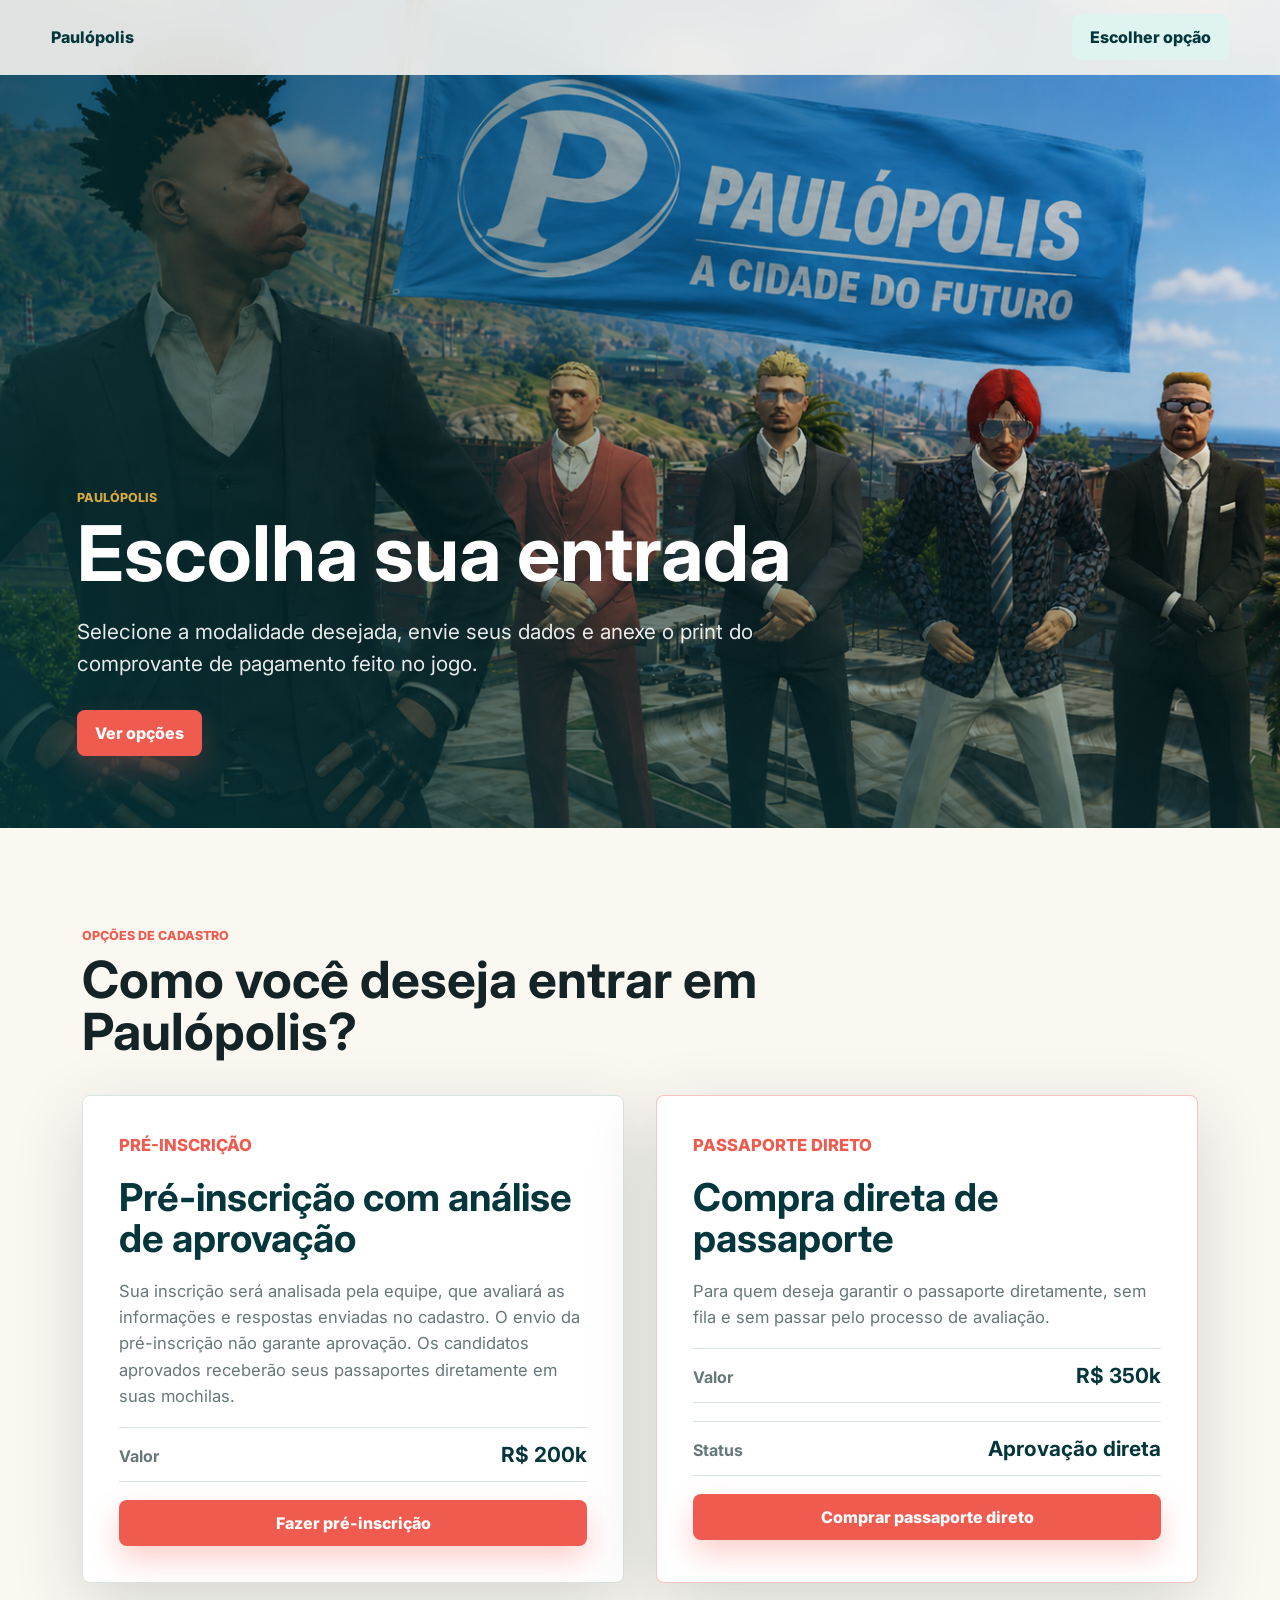
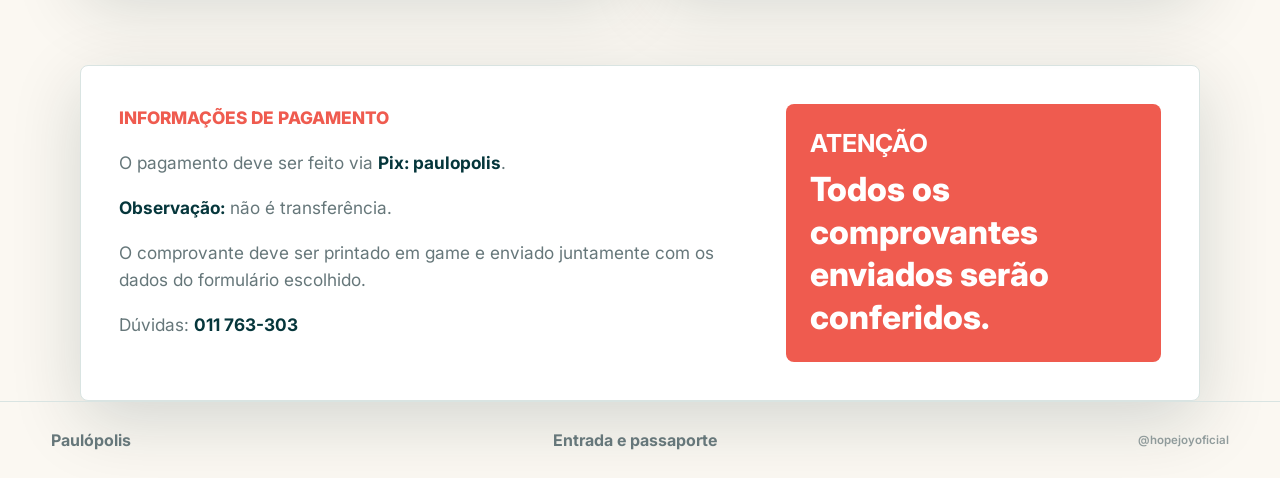
==== index.html @ 864032ab "Add files via upload" ====
<!doctype html>
<html lang="pt-BR">
  <head>
    <meta charset="utf-8">
    <meta name="viewport" content="width=device-width, initial-scale=1">
    <title>Paulópolis | Entrada</title>
    <meta
      name="description"
      content="Escolha entre pré-inscrição com análise ou compra direta de passaporte em Paulópolis."
    >
    <link rel="preconnect" href="https://fonts.googleapis.com">
    <link rel="preconnect" href="https://fonts.gstatic.com" crossorigin>
    <link
      href="https://fonts.googleapis.com/css2?family=Inter:wght@400;500;600;700;800&display=swap"
      rel="stylesheet"
    >
    <link rel="stylesheet" href="styles.css">
  </head>
  <body>
    <header class="site-header">
      <a class="brand" href="index.html" aria-label="Paulópolis">
        <span>Paulópolis</span>
      </a>
      <a class="header-action" href="#opcoes">Escolher opção</a>
    </header>

    <main>
      <section class="hero" aria-label="Entrada Paulópolis">
        <img class="hero-image" src="assets/hero-paulopolis.png" alt="Imagem principal de Paulópolis">
        <div class="hero-overlay"></div>
        <div class="hero-content">
          <p class="eyebrow">Paulópolis</p>
          <h1>Escolha sua entrada</h1>
          <p class="hero-copy">
            Selecione a modalidade desejada, envie seus dados e anexe o print do comprovante de pagamento feito no jogo.
          </p>
          <a class="primary-link" href="#opcoes">Ver opções</a>
        </div>
      </section>

      <section id="opcoes" class="choice-section" aria-labelledby="choice-title">
        <div class="section-heading choice-heading">
          <p class="eyebrow">Opções de cadastro</p>
          <h2 id="choice-title">Como você deseja entrar em Paulópolis?</h2>
        </div>

        <div class="choice-grid">
          <article class="choice-card">
            <p class="eyebrow">Pré-inscrição</p>
            <h3>Pré-inscrição com análise de aprovação</h3>
            <p>
              Sua inscrição será analisada pela equipe, que avaliará as informações e respostas enviadas no cadastro.
              O envio da pré-inscrição não garante aprovação. Os candidatos aprovados receberão seus passaportes
              diretamente em suas mochilas.
            </p>
            <div class="choice-meta">
              <span>Valor</span>
              <strong>R$ 200k</strong>
            </div>
            <a class="primary-link" href="pre-inscricao.html" target="_blank" rel="noopener">
              Fazer pré-inscrição
            </a>
          </article>

          <article class="choice-card choice-card-direct">
            <p class="eyebrow">Passaporte direto</p>
            <h3>Compra direta de passaporte</h3>
            <p>
              Para quem deseja garantir o passaporte diretamente, sem fila e sem passar pelo processo de avaliação.
            </p>
            <div class="choice-meta">
              <span>Valor</span>
              <strong>R$ 350k</strong>
            </div>
            <div class="choice-meta">
              <span>Status</span>
              <strong>Aprovação direta</strong>
            </div>
            <a class="primary-link" href="compra-passaporte.html" target="_blank" rel="noopener">
              Comprar passaporte direto
            </a>
          </article>
        </div>
      </section>

      <section class="lot-section" aria-labelledby="lot-title">
        <div class="lot-panel">
          <div class="lot-copy">
            <p class="eyebrow">Informações de pagamento</p>
            <p>
              O pagamento deve ser feito via <strong>Pix: paulopolis</strong>.
            </p>
            <p>
              <strong>Observação:</strong> não é transferência.
            </p>
            <p>
              O comprovante deve ser printado em game e enviado juntamente com os dados do formulário escolhido.
            </p>
            <p>
              Dúvidas: <strong>011 763-303</strong>
            </p>
          </div>
          <div class="lot-note">
            <strong>Atenção</strong>
            <span>Todos os comprovantes enviados serão conferidos.</span>
          </div>
        </div>
      </section>
    </main>

    <footer class="site-footer">
      <span>Paulópolis</span>
      <span>Entrada e passaporte</span>
      <small>@hopejoyoficial</small>
    </footer>
  </body>
</html>
---- styles.css ----
:root {
  --teal-950: #05363b;
  --teal-800: #075b62;
  --teal-100: #dff4f1;
  --coral: #ef5b4f;
  --gold: #d5a842;
  --ink: #142326;
  --muted: #66777a;
  --line: #d9e4e2;
  --paper: #fbf8f2;
  --white: #ffffff;
  --shadow: 0 20px 70px rgba(4, 36, 40, 0.16);
}

* {
  box-sizing: border-box;
}

html {
  scroll-behavior: smooth;
}

body {
  margin: 0;
  background: var(--paper);
  color: var(--ink);
  font-family: Inter, Arial, sans-serif;
  letter-spacing: 0;
}

img {
  display: block;
  max-width: 100%;
}

a {
  color: inherit;
}

.site-header {
  position: fixed;
  z-index: 20;
  top: 0;
  right: 0;
  left: 0;
  display: flex;
  align-items: center;
  justify-content: space-between;
  gap: 16px;
  padding: 14px clamp(18px, 4vw, 56px);
  background: rgba(251, 248, 242, 0.88);
  border-bottom: 1px solid rgba(217, 228, 226, 0.75);
  backdrop-filter: blur(18px);
}

.brand {
  display: inline-flex;
  align-items: center;
  gap: 10px;
  color: var(--teal-950);
  font-weight: 800;
  text-decoration: none;
}

.header-action,
.primary-link,
.secondary-link,
.submit-button {
  min-height: 46px;
  display: inline-flex;
  align-items: center;
  justify-content: center;
  border: 0;
  border-radius: 8px;
  padding: 0 18px;
  font: inherit;
  font-weight: 800;
  text-decoration: none;
  cursor: pointer;
}

.header-action,
.secondary-link {
  background: var(--teal-100);
  color: var(--teal-950);
}

.primary-link,
.submit-button {
  background: var(--coral);
  color: var(--white);
  box-shadow: 0 14px 30px rgba(239, 91, 79, 0.28);
}

.hero {
  position: relative;
  min-height: 92vh;
  display: grid;
  align-items: end;
  overflow: hidden;
  padding: 120px clamp(18px, 6vw, 80px) 72px;
}

.hero-image,
.hero-overlay {
  position: absolute;
  inset: 0;
  width: 100%;
  height: 100%;
}

.hero-image {
  object-fit: cover;
}

.hero-overlay {
  background:
    linear-gradient(90deg, rgba(5, 54, 59, 0.72), rgba(5, 54, 59, 0.34) 45%, rgba(5, 54, 59, 0.04)),
    linear-gradient(0deg, rgba(5, 54, 59, 0.48), transparent 46%);
}

.hero-content {
  position: relative;
  z-index: 1;
  max-width: 1100px;
  color: var(--white);
}

.eyebrow {
  margin: 0 0 10px;
  color: var(--gold);
  font-size: 0.78rem;
  font-weight: 800;
  letter-spacing: 0;
  text-transform: uppercase;
}

h1,
h2 {
  margin: 0;
  line-height: 1.02;
}

h1 {
  max-width: none;
  font-size: clamp(2.8rem, 6vw, 5.6rem);
  white-space: nowrap;
}

h2 {
  font-size: clamp(2rem, 4vw, 3.8rem);
}

.hero-copy {
  max-width: 780px;
  margin: 22px 0 30px;
  color: rgba(255, 255, 255, 0.9);
  font-size: clamp(1.05rem, 2vw, 1.3rem);
  line-height: 1.55;
}

.intro-band {
  background: var(--teal-950);
  color: var(--white);
  padding: 22px clamp(18px, 6vw, 80px);
}

.intro-grid {
  max-width: 1120px;
  display: grid;
  grid-template-columns: repeat(3, 1fr);
  gap: 1px;
  margin: 0 auto;
  overflow: hidden;
  border: 1px solid rgba(255, 255, 255, 0.16);
  border-radius: 8px;
  background: rgba(255, 255, 255, 0.16);
}

.intro-grid article {
  min-height: 104px;
  display: flex;
  align-items: center;
  gap: 14px;
  padding: 22px;
  background: rgba(255, 255, 255, 0.06);
}

.intro-grid strong {
  width: 42px;
  height: 42px;
  flex: 0 0 42px;
  display: inline-flex;
  align-items: center;
  justify-content: center;
  border-radius: 50%;
  background: var(--gold);
  color: var(--teal-950);
}

.intro-grid span {
  font-weight: 700;
  line-height: 1.35;
}

.choice-section {
  max-width: 1180px;
  margin: 0 auto;
  padding: clamp(58px, 8vw, 100px) clamp(18px, 4vw, 32px) 0;
}

.choice-heading {
  position: static;
  max-width: 880px;
  margin-bottom: clamp(24px, 4vw, 38px);
}

.section-heading.choice-heading {
  position: static;
  top: auto;
}

.choice-grid {
  display: grid;
  grid-template-columns: repeat(2, minmax(0, 1fr));
  gap: clamp(18px, 4vw, 32px);
}

.choice-card {
  display: grid;
  align-content: start;
  gap: 18px;
  min-height: 430px;
  padding: clamp(24px, 4vw, 36px);
  border: 1px solid var(--line);
  border-radius: 8px;
  background: var(--white);
  box-shadow: var(--shadow);
}

.choice-card .eyebrow {
  color: var(--coral);
}

.choice-card h3 {
  margin: 0;
  color: var(--teal-950);
  font-size: clamp(1.7rem, 3vw, 2.8rem);
  line-height: 1.08;
}

.choice-card p {
  margin: 0;
  color: var(--muted);
  font-size: 1.04rem;
  line-height: 1.58;
}

.choice-meta {
  display: flex;
  align-items: baseline;
  justify-content: space-between;
  gap: 16px;
  padding: 14px 0;
  border-top: 1px solid var(--line);
  border-bottom: 1px solid var(--line);
}

.choice-meta span {
  color: var(--muted);
  font-weight: 700;
}

.choice-meta strong {
  color: var(--teal-950);
  font-size: 1.3rem;
}

.choice-card .primary-link {
  align-self: end;
  width: 100%;
}

.choice-card-direct {
  border-color: rgba(239, 91, 79, 0.36);
}

.lot-section {
  padding: clamp(42px, 7vw, 82px) clamp(18px, 4vw, 32px) 0;
}

.lot-panel {
  max-width: 1120px;
  display: grid;
  grid-template-columns: minmax(0, 1.25fr) minmax(240px, 0.75fr);
  gap: clamp(22px, 4vw, 42px);
  align-items: stretch;
  margin: 0 auto;
  padding: clamp(24px, 4vw, 38px);
  border: 1px solid var(--line);
  border-radius: 8px;
  background: var(--white);
  box-shadow: var(--shadow);
}

.lot-copy .eyebrow {
  color: var(--coral);
}

.lot-copy h2 {
  max-width: 780px;
  color: var(--teal-950);
  font-size: clamp(2rem, 4vw, 3.5rem);
}

.lot-copy p {
  max-width: 790px;
  color: var(--muted);
  font-size: 1.08rem;
  line-height: 1.6;
}

.lot-copy strong {
  color: var(--teal-950);
}

.lot-note {
  display: grid;
  align-content: center;
  gap: 10px;
  padding: 24px;
  border-radius: 8px;
  background: var(--coral);
  color: var(--white);
}

.lot-note strong {
  color: var(--white);
  font-size: clamp(1.1rem, 2vw, 1.55rem);
  text-transform: uppercase;
}

.lot-note span {
  font-size: clamp(1.55rem, 2.6vw, 2.25rem);
  font-weight: 800;
  line-height: 1.28;
}

.form-section {
  max-width: 1120px;
  display: grid;
  grid-template-columns: minmax(240px, 0.75fr) minmax(0, 1.25fr);
  gap: clamp(28px, 6vw, 70px);
  margin: 0 auto;
  padding: clamp(58px, 8vw, 100px) clamp(18px, 4vw, 32px);
}

.form-page {
  padding-top: 76px;
}

.form-section-single {
  min-height: calc(100vh - 76px);
  align-items: center;
}

.form-lead {
  max-width: 540px;
  color: var(--muted);
  font-size: 1.06rem;
  line-height: 1.55;
}

.form-lead strong {
  color: var(--teal-950);
}

.section-heading {
  align-self: start;
  position: sticky;
  top: 100px;
}

.section-heading .eyebrow {
  color: var(--coral);
}

.registration-form {
  display: grid;
  gap: 18px;
  padding: clamp(22px, 4vw, 34px);
  border: 1px solid var(--line);
  border-radius: 8px;
  background: var(--white);
  box-shadow: var(--shadow);
}

.field {
  display: grid;
  gap: 8px;
}

label {
  color: var(--teal-950);
  font-weight: 800;
}

input[type="text"],
input[type="tel"],
input[type="file"] {
  width: 100%;
  min-height: 50px;
  border: 1px solid var(--line);
  border-radius: 8px;
  background: #fff;
  color: var(--ink);
  font: inherit;
}

input[type="text"],
input[type="tel"] {
  padding: 0 14px;
}

input[type="file"] {
  padding: 12px;
}

input:focus {
  outline: 3px solid rgba(213, 168, 66, 0.34);
  border-color: var(--gold);
}

small {
  color: var(--muted);
}

.consent {
  display: flex;
  align-items: flex-start;
  gap: 10px;
  color: var(--muted);
  font-size: 0.95rem;
  font-weight: 600;
  line-height: 1.4;
}

.consent input {
  margin-top: 3px;
}

.form-status {
  min-height: 24px;
  margin: 0;
  color: var(--teal-800);
  font-weight: 700;
}

.form-status.error {
  color: #b42318;
}

.submit-button {
  width: 100%;
}

.submit-button[disabled] {
  opacity: 0.72;
  cursor: wait;
}

.site-footer {
  display: flex;
  align-items: center;
  justify-content: space-between;
  gap: 16px;
  padding: 28px clamp(18px, 4vw, 56px);
  border-top: 1px solid var(--line);
  color: var(--muted);
  font-weight: 700;
}

.site-footer small {
  font-size: 0.72rem;
  font-weight: 600;
  opacity: 0.7;
}

.thanks-page {
  min-height: 100vh;
  background:
    linear-gradient(135deg, rgba(5, 54, 59, 0.92), rgba(7, 91, 98, 0.78)),
    url("assets/hero-paulopolis.png") center / cover;
}

.thanks-shell {
  min-height: 100vh;
  display: grid;
  align-content: center;
  justify-items: center;
  gap: 30px;
  padding: clamp(24px, 8vw, 80px);
}

.thanks-brand {
  color: var(--white);
}

.thanks-panel {
  width: min(1060px, 100%);
  max-width: 1060px;
  min-height: 420px;
  display: grid;
  grid-template-columns: minmax(0, 1.35fr) minmax(260px, 0.65fr);
  gap: clamp(20px, 4vw, 48px);
  align-items: center;
  padding: clamp(26px, 4vw, 50px) clamp(26px, 4vw, 56px);
  border-radius: 8px;
  background: rgba(255, 255, 255, 0.94);
  box-shadow: var(--shadow);
  overflow: hidden;
}

.thanks-copy {
  position: relative;
  z-index: 1;
}

.thanks-panel h1 {
  max-width: 720px;
  color: var(--teal-950);
  font-size: clamp(1.8rem, 3vw, 3rem);
  line-height: 1.14;
  white-space: normal;
}

.thanks-panel p:not(.eyebrow) {
  max-width: 780px;
  margin: 20px 0 28px;
  color: var(--muted);
  font-size: 1.08rem;
  line-height: 1.6;
}

.thanks-actions {
  display: flex;
  flex-wrap: wrap;
  gap: 12px;
}

.thanks-actions .primary-link,
.thanks-actions .secondary-link {
  margin: 0 10px 10px 0;
}

.thanks-figure {
  align-self: end;
  justify-self: end;
  width: min(320px, 100%);
  margin: 0 -16px -52px 0;
}

.thanks-figure img {
  width: 100%;
  height: auto;
  object-fit: contain;
}

.admin-page {
  min-height: 100vh;
  background: #f6f4ec;
}

.admin-shell {
  max-width: 1180px;
  margin: 0 auto;
  padding: 120px clamp(18px, 4vw, 32px) 70px;
}

.admin-heading {
  max-width: 760px;
  margin-bottom: 28px;
}

.admin-heading .eyebrow {
  color: var(--coral);
}

.admin-heading h1 {
  max-width: 12ch;
  color: var(--teal-950);
  font-size: clamp(2.6rem, 6vw, 5.2rem);
}

.admin-heading p:not(.eyebrow) {
  color: var(--muted);
  font-size: 1.08rem;
  line-height: 1.55;
}

.admin-tools,
.admin-table-wrap {
  border: 1px solid var(--line);
  border-radius: 8px;
  background: var(--white);
  box-shadow: var(--shadow);
}

.admin-tools {
  display: grid;
  grid-template-columns: 1fr auto;
  gap: 18px;
  align-items: end;
  margin-bottom: 20px;
  padding: 22px;
}

.admin-login {
  display: grid;
  gap: 8px;
}

.admin-login-row {
  display: grid;
  grid-template-columns: minmax(180px, 1fr) auto;
  gap: 10px;
}

.admin-tools .form-status {
  grid-column: 1 / -1;
}

.admin-table-wrap {
  overflow-x: auto;
}

.admin-table {
  width: 100%;
  min-width: 780px;
  border-collapse: collapse;
}

.admin-table th,
.admin-table td {
  padding: 16px;
  border-bottom: 1px solid var(--line);
  text-align: left;
  vertical-align: top;
}

.admin-table th {
  background: var(--teal-950);
  color: var(--white);
  font-size: 0.84rem;
  text-transform: uppercase;
}

.admin-table a {
  color: var(--teal-800);
  font-weight: 800;
}

.secondary-link[disabled] {
  opacity: 0.58;
  cursor: not-allowed;
}

.proposal-page {
  min-height: 100vh;
  background: var(--teal-950);
}

.proposal-hero {
  position: relative;
  min-height: 100vh;
  display: grid;
  align-items: center;
  overflow: hidden;
  padding: 112px clamp(18px, 6vw, 80px) 54px;
}

.proposal-panel {
  position: relative;
  z-index: 1;
  width: min(940px, 100%);
  padding: clamp(26px, 5vw, 54px);
  border-radius: 8px;
  background: rgba(255, 255, 255, 0.94);
  box-shadow: var(--shadow);
}

.proposal-panel .eyebrow {
  color: var(--coral);
}

.proposal-panel h1 {
  max-width: 900px;
  color: var(--teal-950);
  font-size: clamp(2.5rem, 5vw, 5rem);
  white-space: normal;
}

.proposal-text {
  max-width: 780px;
  margin: 22px 0 30px;
  color: var(--muted);
  font-size: 1.08rem;
  line-height: 1.62;
}

.proposal-text p {
  margin: 0 0 16px;
}

.proposal-text strong {
  color: var(--teal-950);
}

.proposal-link {
  width: fit-content;
}

@media (max-width: 900px) {
  .site-header {
    padding: 10px 16px;
  }

  .hero {
    min-height: 0;
    display: block;
    padding: 66px 0 0;
    background: var(--teal-950);
  }

  .hero-image {
    position: relative;
    width: 100%;
    height: auto;
    object-fit: contain;
  }

  .hero-overlay {
    display: none;
  }

  .hero-content {
    max-width: none;
    padding: 18px 18px 30px;
    background: var(--teal-950);
  }

  .hero-content h1 {
    max-width: none;
    font-size: clamp(1.7rem, 7.4vw, 3rem);
    line-height: 1;
    white-space: nowrap;
  }

  .hero-copy {
    max-width: 100%;
    margin: 14px 0 20px;
  }

  .intro-grid,
  .choice-grid,
  .lot-panel,
  .form-section,
  .admin-tools,
  .admin-login-row,
  .thanks-panel {
    grid-template-columns: 1fr;
  }

  .thanks-panel {
    min-height: 0;
  }

  .thanks-figure {
    justify-self: center;
    width: min(260px, 74vw);
    margin: 0 0 -42px;
  }

  .intro-grid article {
    min-height: 86px;
  }

  .section-heading {
    position: static;
  }

  .site-footer {
    flex-direction: column;
  }
}

@media (max-width: 520px) {
  .header-action {
    min-height: 42px;
    padding: 0 12px;
    font-size: 0.9rem;
  }

  h1 {
    font-size: 2.2rem;
  }

  .hero-content h1 {
    font-size: clamp(1.55rem, 7vw, 2.2rem);
  }

  .hero-copy {
    font-size: 1rem;
  }

  .registration-form {
    padding: 18px;
  }
}
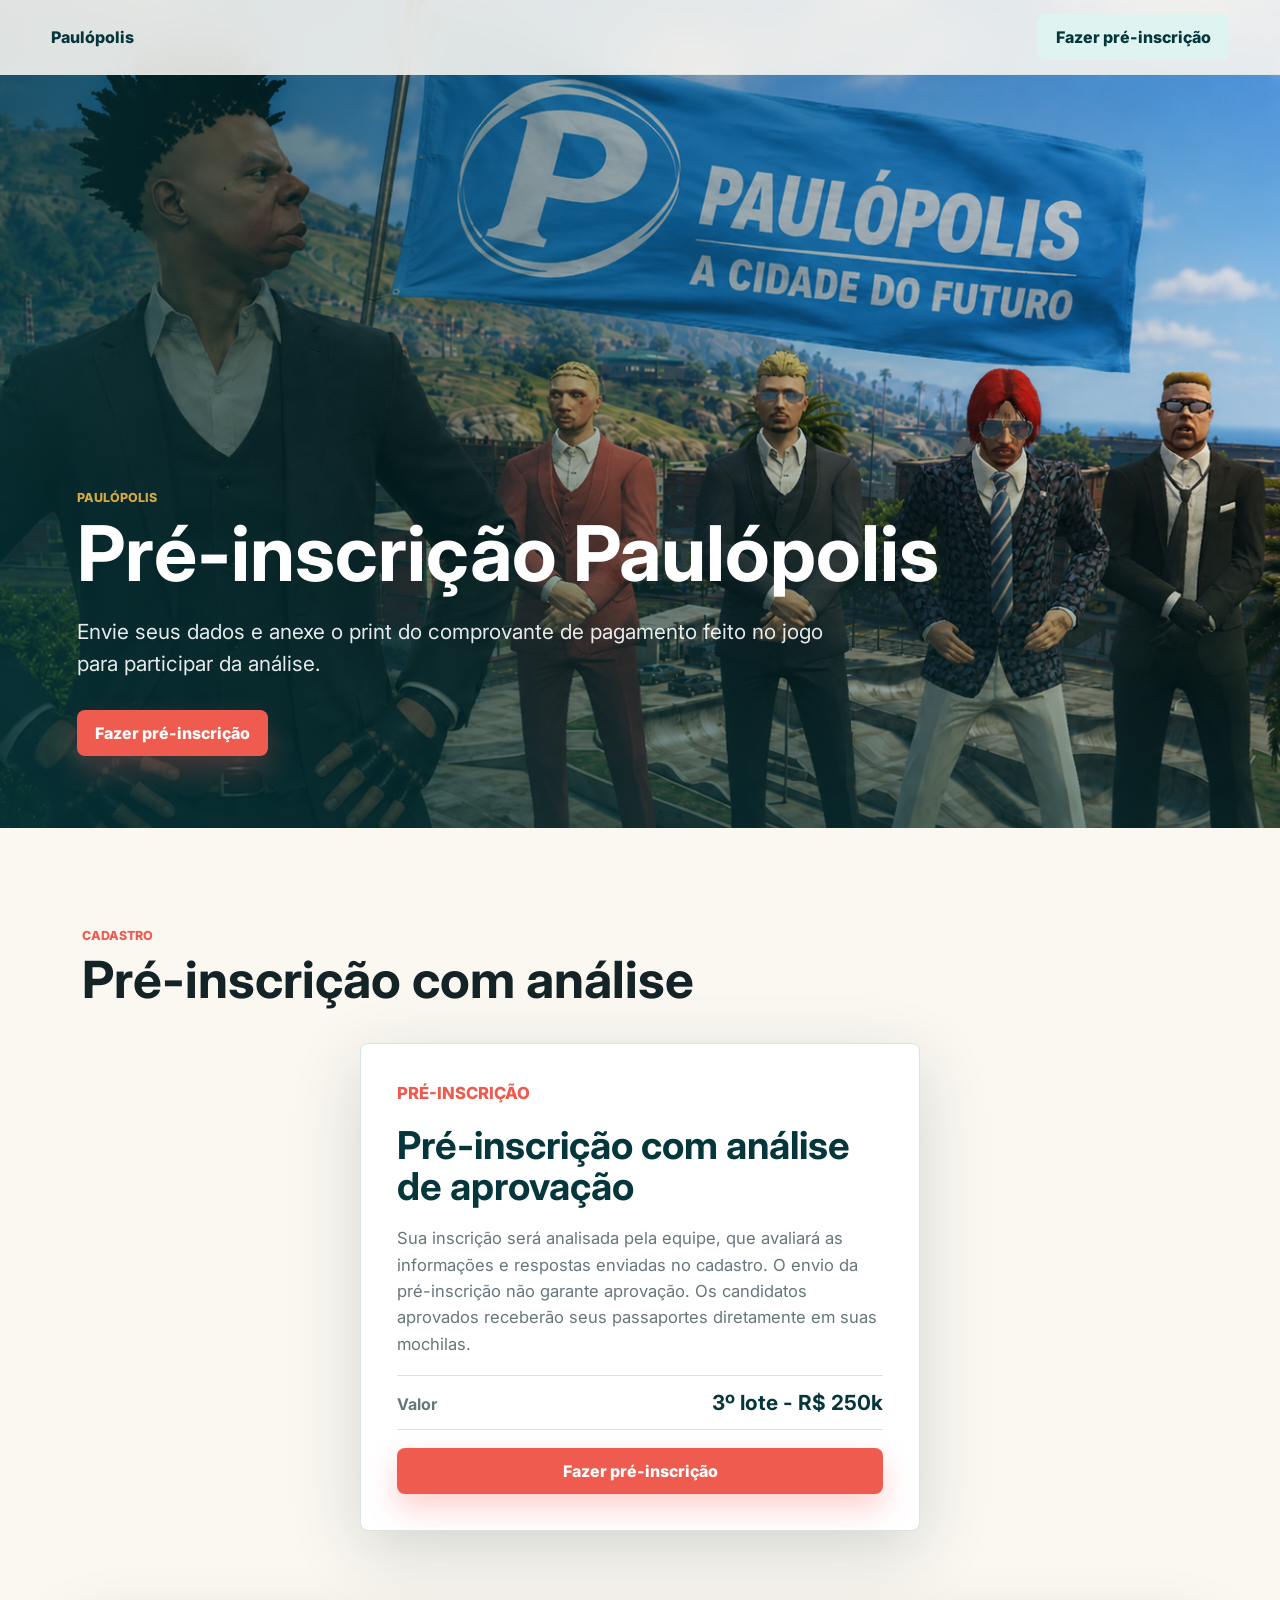
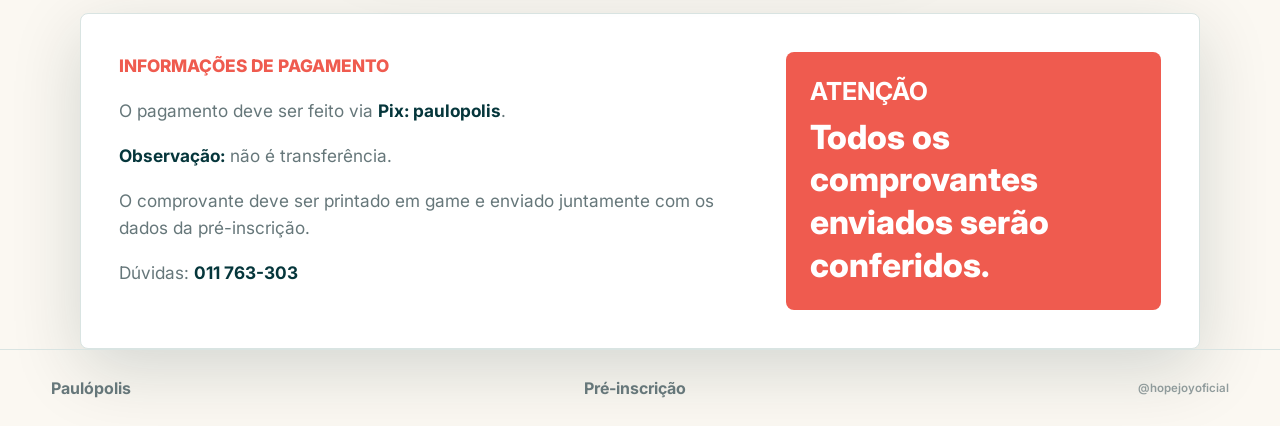
==== commit dcd1a3e4: "Add files via upload" ====
--- a/index.html
+++ b/index.html
@@ -3,10 +3,10 @@
   <head>
     <meta charset="utf-8">
     <meta name="viewport" content="width=device-width, initial-scale=1">
-    <title>Paulópolis | Entrada</title>
+    <title>Paulópolis | Pré-inscrição</title>
     <meta
       name="description"
-      content="Escolha entre pré-inscrição com análise ou compra direta de passaporte em Paulópolis."
+      content="Pré-inscrição com análise para entrada em Paulópolis."
     >
     <link rel="preconnect" href="https://fonts.googleapis.com">
     <link rel="preconnect" href="https://fonts.gstatic.com" crossorigin>
@@ -21,7 +21,7 @@
       <a class="brand" href="index.html" aria-label="Paulópolis">
         <span>Paulópolis</span>
       </a>
-      <a class="header-action" href="#opcoes">Escolher opção</a>
+      <a class="header-action" href="pre-inscricao.html" target="_blank" rel="noopener">Fazer pré-inscrição</a>
     </header>
 
     <main>
@@ -30,21 +30,21 @@
         <div class="hero-overlay"></div>
         <div class="hero-content">
           <p class="eyebrow">Paulópolis</p>
-          <h1>Escolha sua entrada</h1>
+          <h1>Pré-inscrição Paulópolis</h1>
           <p class="hero-copy">
-            Selecione a modalidade desejada, envie seus dados e anexe o print do comprovante de pagamento feito no jogo.
+            Envie seus dados e anexe o print do comprovante de pagamento feito no jogo para participar da análise.
           </p>
-          <a class="primary-link" href="#opcoes">Ver opções</a>
+          <a class="primary-link" href="pre-inscricao.html" target="_blank" rel="noopener">Fazer pré-inscrição</a>
         </div>
       </section>
 
       <section id="opcoes" class="choice-section" aria-labelledby="choice-title">
         <div class="section-heading choice-heading">
-          <p class="eyebrow">Opções de cadastro</p>
-          <h2 id="choice-title">Como você deseja entrar em Paulópolis?</h2>
+          <p class="eyebrow">Cadastro</p>
+          <h2 id="choice-title">Pré-inscrição com análise</h2>
         </div>
 
-        <div class="choice-grid">
+        <div class="choice-grid choice-grid-single">
           <article class="choice-card">
             <p class="eyebrow">Pré-inscrição</p>
             <h3>Pré-inscrição com análise de aprovação</h3>
@@ -55,29 +55,10 @@
             </p>
             <div class="choice-meta">
               <span>Valor</span>
-              <strong>R$ 200k</strong>
+              <strong>3º lote - R$ 250k</strong>
             </div>
             <a class="primary-link" href="pre-inscricao.html" target="_blank" rel="noopener">
               Fazer pré-inscrição
-            </a>
-          </article>
-
-          <article class="choice-card choice-card-direct">
-            <p class="eyebrow">Passaporte direto</p>
-            <h3>Compra direta de passaporte</h3>
-            <p>
-              Para quem deseja garantir o passaporte diretamente, sem fila e sem passar pelo processo de avaliação.
-            </p>
-            <div class="choice-meta">
-              <span>Valor</span>
-              <strong>R$ 350k</strong>
-            </div>
-            <div class="choice-meta">
-              <span>Status</span>
-              <strong>Aprovação direta</strong>
-            </div>
-            <a class="primary-link" href="compra-passaporte.html" target="_blank" rel="noopener">
-              Comprar passaporte direto
             </a>
           </article>
         </div>
@@ -94,7 +75,7 @@
               <strong>Observação:</strong> não é transferência.
             </p>
             <p>
-              O comprovante deve ser printado em game e enviado juntamente com os dados do formulário escolhido.
+              O comprovante deve ser printado em game e enviado juntamente com os dados da pré-inscrição.
             </p>
             <p>
               Dúvidas: <strong>011 763-303</strong>
@@ -110,7 +91,7 @@
 
     <footer class="site-footer">
       <span>Paulópolis</span>
-      <span>Entrada e passaporte</span>
+      <span>Pré-inscrição</span>
       <small>@hopejoyoficial</small>
     </footer>
   </body>
--- a/styles.css
+++ b/styles.css
@@ -226,6 +226,12 @@
   gap: clamp(18px, 4vw, 32px);
 }
 
+.choice-grid-single {
+  max-width: 560px;
+  grid-template-columns: 1fr;
+  margin: 0 auto;
+}
+
 .choice-card {
   display: grid;
   align-content: start;
@@ -282,7 +288,44 @@
 }
 
 .choice-card-direct {
-  border-color: rgba(239, 91, 79, 0.36);
+  border-color: rgba(213, 168, 66, 0.7);
+  background:
+    linear-gradient(135deg, rgba(213, 168, 66, 0.18), rgba(223, 244, 241, 0.86)),
+    var(--white);
+  animation: direct-passport-pulse 2.4s ease-in-out infinite;
+}
+
+.choice-card-direct .eyebrow,
+.choice-card-direct .choice-meta strong {
+  color: var(--teal-950);
+}
+
+.choice-card-direct .choice-meta {
+  border-color: rgba(5, 54, 59, 0.18);
+}
+
+.choice-card-direct .primary-link {
+  background: var(--teal-950);
+  box-shadow: 0 14px 30px rgba(5, 54, 59, 0.24);
+}
+
+@keyframes direct-passport-pulse {
+  0%,
+  100% {
+    box-shadow: var(--shadow), 0 0 0 0 rgba(213, 168, 66, 0);
+    transform: translateY(0);
+  }
+
+  50% {
+    box-shadow: var(--shadow), 0 0 0 6px rgba(213, 168, 66, 0.26);
+    transform: translateY(-2px);
+  }
+}
+
+@media (prefers-reduced-motion: reduce) {
+  .choice-card-direct {
+    animation: none;
+  }
 }
 
 .lot-section {
@@ -362,6 +405,16 @@
 .form-section-single {
   min-height: calc(100vh - 76px);
   align-items: center;
+}
+
+.form-section-single .section-heading {
+  position: static;
+  top: auto;
+}
+
+.form-section-single h1 {
+  white-space: normal;
+  font-size: clamp(2.4rem, 5vw, 4.8rem);
 }
 
 .form-lead {
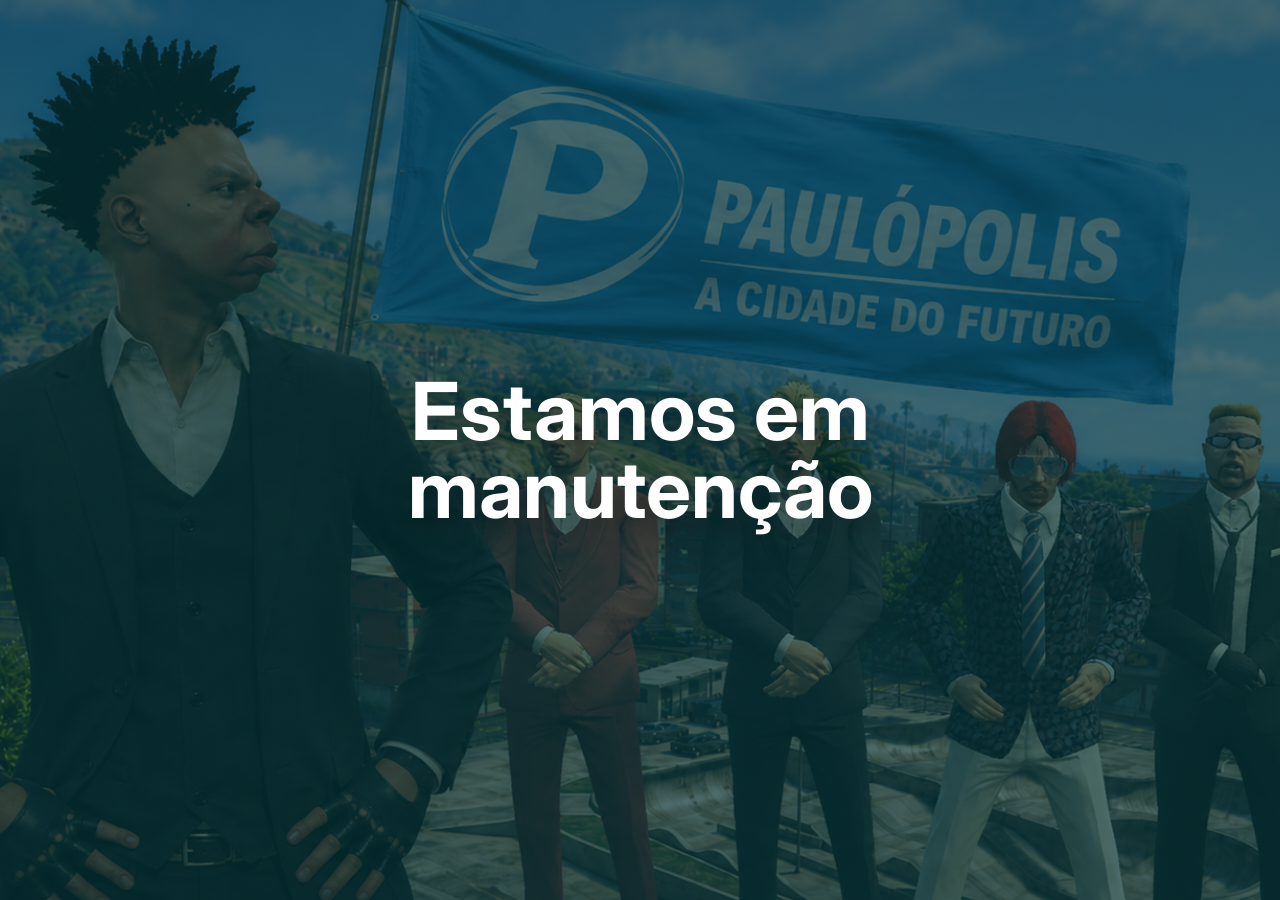
==== commit 47240b08: "Add files via upload" ====
--- a/index.html
+++ b/index.html
@@ -3,96 +3,84 @@
   <head>
     <meta charset="utf-8">
     <meta name="viewport" content="width=device-width, initial-scale=1">
-    <title>Paulópolis | Pré-inscrição</title>
-    <meta
-      name="description"
-      content="Pré-inscrição com análise para entrada em Paulópolis."
-    >
+    <title>Paulópolis | Site em manutenção</title>
+    <meta name="description" content="O site de Paulópolis está temporariamente em manutenção.">
     <link rel="preconnect" href="https://fonts.googleapis.com">
     <link rel="preconnect" href="https://fonts.gstatic.com" crossorigin>
     <link
-      href="https://fonts.googleapis.com/css2?family=Inter:wght@400;500;600;700;800&display=swap"
+      href="https://fonts.googleapis.com/css2?family=Inter:wght@500;600;700;800&display=swap"
       rel="stylesheet"
     >
-    <link rel="stylesheet" href="styles.css">
+    <style>
+      :root {
+        --teal: #05363b;
+        --coral: #f45650;
+        --gold: #d8a629;
+        --paper: #f8f5ed;
+        --white: #ffffff;
+      }
+
+      * {
+        box-sizing: border-box;
+      }
+
+      body {
+        margin: 0;
+        min-height: 100vh;
+        display: grid;
+        place-items: center;
+        padding: 28px;
+        font-family: Inter, Arial, sans-serif;
+        color: var(--teal);
+        text-align: center;
+        color: var(--white);
+        background:
+          linear-gradient(rgba(5, 54, 59, 0.7), rgba(5, 54, 59, 0.7)),
+          url("assets/hero-paulopolis.png") center / cover no-repeat,
+          var(--teal);
+      }
+
+      .maintenance-card {
+        width: min(900px, 100%);
+        padding: clamp(28px, 6vw, 64px);
+      }
+
+      .eyebrow {
+        margin: 0 0 16px;
+        color: var(--coral);
+        font-size: 0.82rem;
+        font-weight: 800;
+        text-transform: uppercase;
+      }
+
+      h1 {
+        margin: 0;
+        max-width: 900px;
+        font-size: clamp(2.4rem, 8vw, 5rem);
+        line-height: 0.98;
+        letter-spacing: 0;
+        text-shadow: 0 8px 32px rgba(0, 0, 0, 0.36);
+      }
+
+      p {
+        margin: 24px 0 0;
+        max-width: 560px;
+        color: #52686d;
+        font-size: clamp(1rem, 2.5vw, 1.25rem);
+        line-height: 1.55;
+      }
+
+      .brand {
+        display: inline-block;
+        margin-top: 30px;
+        color: var(--gold);
+        font-weight: 800;
+      }
+    </style>
   </head>
   <body>
-    <header class="site-header">
-      <a class="brand" href="index.html" aria-label="Paulópolis">
-        <span>Paulópolis</span>
-      </a>
-      <a class="header-action" href="pre-inscricao.html" target="_blank" rel="noopener">Fazer pré-inscrição</a>
-    </header>
-
-    <main>
-      <section class="hero" aria-label="Entrada Paulópolis">
-        <img class="hero-image" src="assets/hero-paulopolis.png" alt="Imagem principal de Paulópolis">
-        <div class="hero-overlay"></div>
-        <div class="hero-content">
-          <p class="eyebrow">Paulópolis</p>
-          <h1>Pré-inscrição Paulópolis</h1>
-          <p class="hero-copy">
-            Envie seus dados e anexe o print do comprovante de pagamento feito no jogo para participar da análise.
-          </p>
-          <a class="primary-link" href="pre-inscricao.html" target="_blank" rel="noopener">Fazer pré-inscrição</a>
-        </div>
-      </section>
-
-      <section id="opcoes" class="choice-section" aria-labelledby="choice-title">
-        <div class="section-heading choice-heading">
-          <p class="eyebrow">Cadastro</p>
-          <h2 id="choice-title">Pré-inscrição com análise</h2>
-        </div>
-
-        <div class="choice-grid choice-grid-single">
-          <article class="choice-card">
-            <p class="eyebrow">Pré-inscrição</p>
-            <h3>Pré-inscrição com análise de aprovação</h3>
-            <p>
-              Sua inscrição será analisada pela equipe, que avaliará as informações e respostas enviadas no cadastro.
-              O envio da pré-inscrição não garante aprovação. Os candidatos aprovados receberão seus passaportes
-              diretamente em suas mochilas.
-            </p>
-            <div class="choice-meta">
-              <span>Valor</span>
-              <strong>3º lote - R$ 250k</strong>
-            </div>
-            <a class="primary-link" href="pre-inscricao.html" target="_blank" rel="noopener">
-              Fazer pré-inscrição
-            </a>
-          </article>
-        </div>
-      </section>
-
-      <section class="lot-section" aria-labelledby="lot-title">
-        <div class="lot-panel">
-          <div class="lot-copy">
-            <p class="eyebrow">Informações de pagamento</p>
-            <p>
-              O pagamento deve ser feito via <strong>Pix: paulopolis</strong>.
-            </p>
-            <p>
-              <strong>Observação:</strong> não é transferência.
-            </p>
-            <p>
-              O comprovante deve ser printado em game e enviado juntamente com os dados da pré-inscrição.
-            </p>
-            <p>
-              Dúvidas: <strong>011 763-303</strong>
-            </p>
-          </div>
-          <div class="lot-note">
-            <strong>Atenção</strong>
-            <span>Todos os comprovantes enviados serão conferidos.</span>
-          </div>
-        </div>
-      </section>
+    <main class="maintenance-card" aria-labelledby="maintenance-title">
+      <h1 id="maintenance-title">Estamos em manutenção</h1>
     </main>
-
-    <footer class="site-footer">
-      <span>Paulópolis</span>
-      <span>Pré-inscrição</span>
-      <small>@hopejoyoficial</small>
-    </footer>
   </body>
 </html>
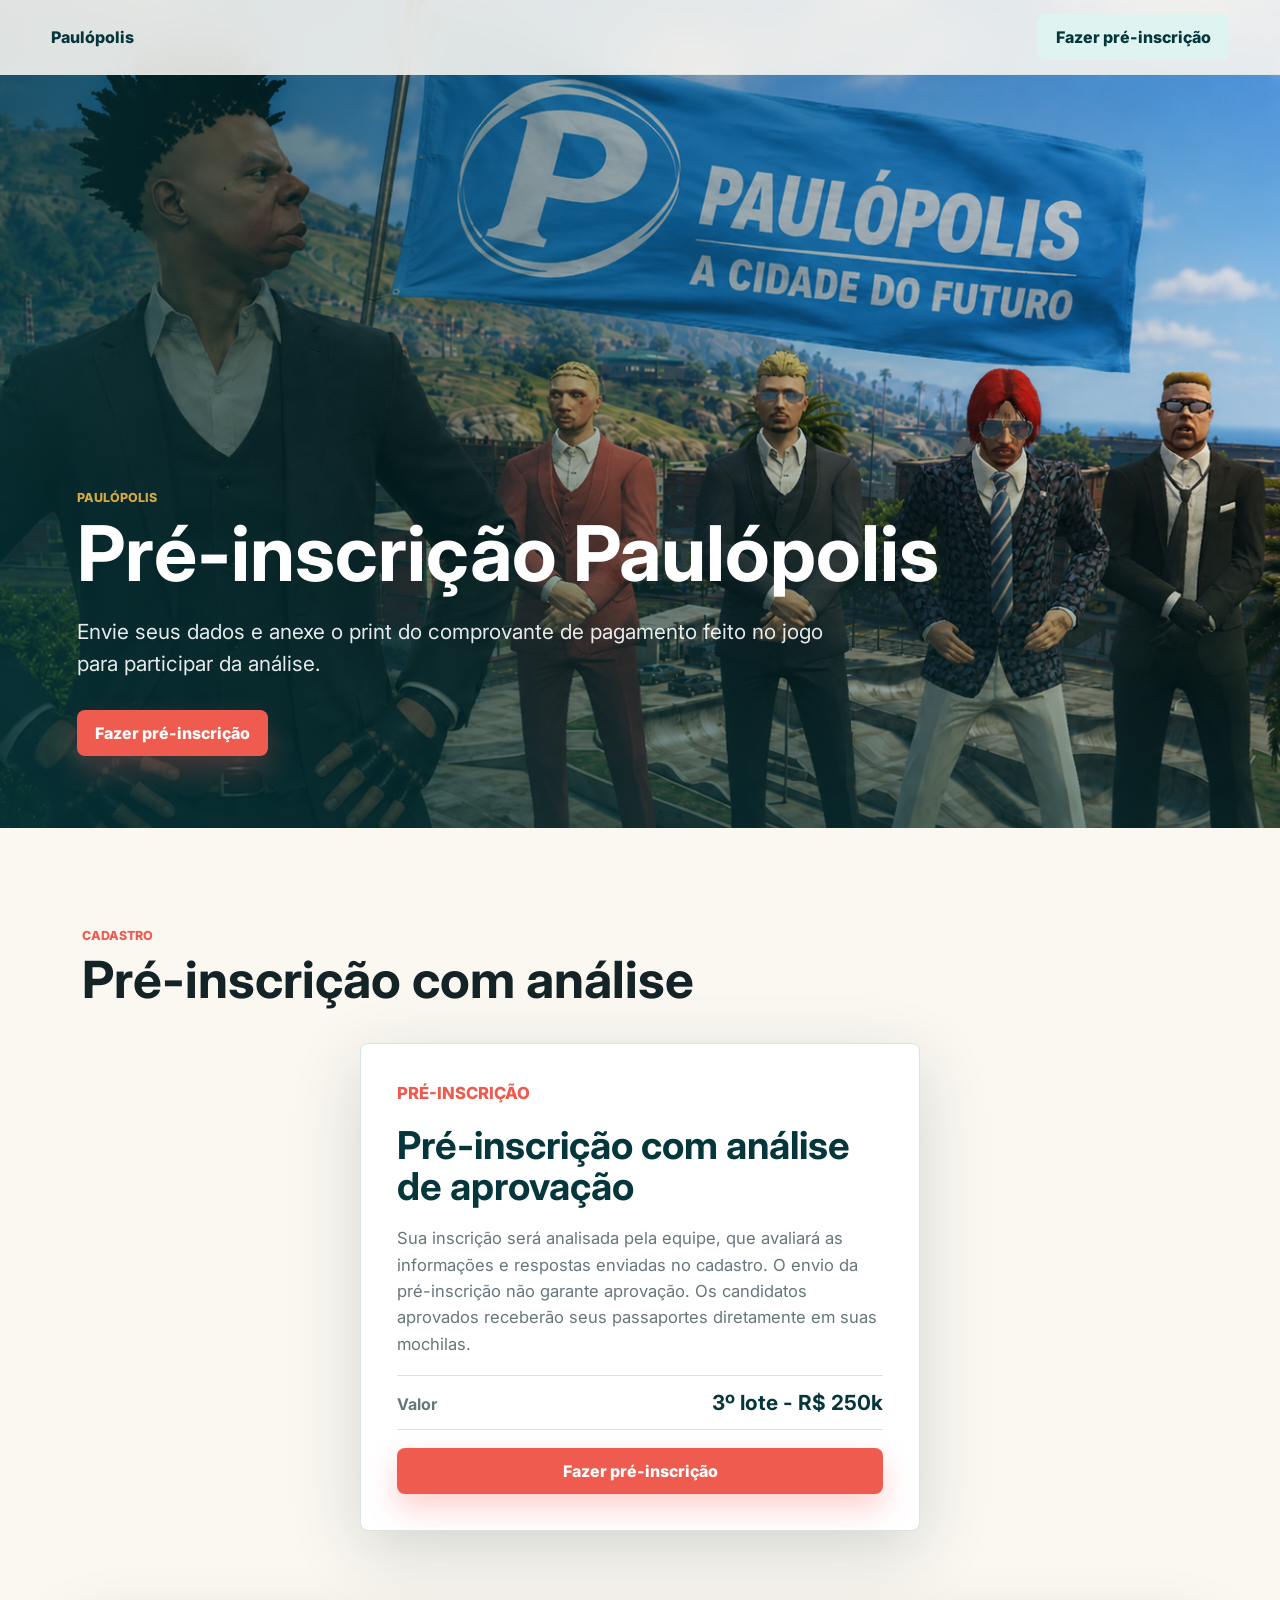
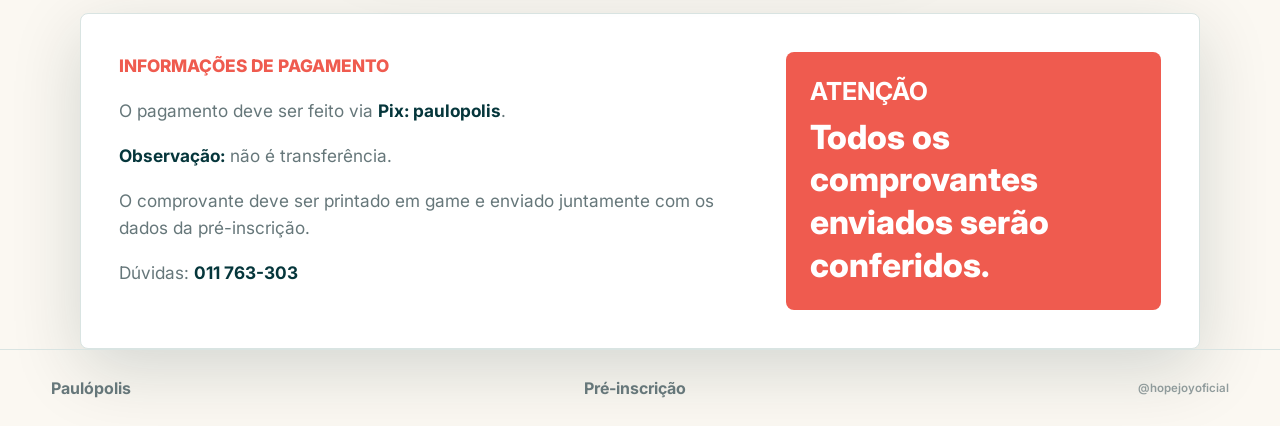
==== commit 943b3269: "Add files via upload" ====
--- a/index.html
+++ b/index.html
@@ -3,84 +3,96 @@
   <head>
     <meta charset="utf-8">
     <meta name="viewport" content="width=device-width, initial-scale=1">
-    <title>Paulópolis | Site em manutenção</title>
-    <meta name="description" content="O site de Paulópolis está temporariamente em manutenção.">
+    <title>Paulópolis | Pré-inscrição</title>
+    <meta
+      name="description"
+      content="Pré-inscrição com análise para entrada em Paulópolis."
+    >
     <link rel="preconnect" href="https://fonts.googleapis.com">
     <link rel="preconnect" href="https://fonts.gstatic.com" crossorigin>
     <link
-      href="https://fonts.googleapis.com/css2?family=Inter:wght@500;600;700;800&display=swap"
+      href="https://fonts.googleapis.com/css2?family=Inter:wght@400;500;600;700;800&display=swap"
       rel="stylesheet"
     >
-    <style>
-      :root {
-        --teal: #05363b;
-        --coral: #f45650;
-        --gold: #d8a629;
-        --paper: #f8f5ed;
-        --white: #ffffff;
-      }
-
-      * {
-        box-sizing: border-box;
-      }
-
-      body {
-        margin: 0;
-        min-height: 100vh;
-        display: grid;
-        place-items: center;
-        padding: 28px;
-        font-family: Inter, Arial, sans-serif;
-        color: var(--teal);
-        text-align: center;
-        color: var(--white);
-        background:
-          linear-gradient(rgba(5, 54, 59, 0.7), rgba(5, 54, 59, 0.7)),
-          url("assets/hero-paulopolis.png") center / cover no-repeat,
-          var(--teal);
-      }
-
-      .maintenance-card {
-        width: min(900px, 100%);
-        padding: clamp(28px, 6vw, 64px);
-      }
-
-      .eyebrow {
-        margin: 0 0 16px;
-        color: var(--coral);
-        font-size: 0.82rem;
-        font-weight: 800;
-        text-transform: uppercase;
-      }
-
-      h1 {
-        margin: 0;
-        max-width: 900px;
-        font-size: clamp(2.4rem, 8vw, 5rem);
-        line-height: 0.98;
-        letter-spacing: 0;
-        text-shadow: 0 8px 32px rgba(0, 0, 0, 0.36);
-      }
-
-      p {
-        margin: 24px 0 0;
-        max-width: 560px;
-        color: #52686d;
-        font-size: clamp(1rem, 2.5vw, 1.25rem);
-        line-height: 1.55;
-      }
-
-      .brand {
-        display: inline-block;
-        margin-top: 30px;
-        color: var(--gold);
-        font-weight: 800;
-      }
-    </style>
+    <link rel="stylesheet" href="styles.css">
   </head>
   <body>
-    <main class="maintenance-card" aria-labelledby="maintenance-title">
-      <h1 id="maintenance-title">Estamos em manutenção</h1>
+    <header class="site-header">
+      <a class="brand" href="index.html" aria-label="Paulópolis">
+        <span>Paulópolis</span>
+      </a>
+      <a class="header-action" href="pre-inscricao.html" target="_blank" rel="noopener">Fazer pré-inscrição</a>
+    </header>
+
+    <main>
+      <section class="hero" aria-label="Entrada Paulópolis">
+        <img class="hero-image" src="assets/hero-paulopolis.png" alt="Imagem principal de Paulópolis">
+        <div class="hero-overlay"></div>
+        <div class="hero-content">
+          <p class="eyebrow">Paulópolis</p>
+          <h1>Pré-inscrição Paulópolis</h1>
+          <p class="hero-copy">
+            Envie seus dados e anexe o print do comprovante de pagamento feito no jogo para participar da análise.
+          </p>
+          <a class="primary-link" href="pre-inscricao.html" target="_blank" rel="noopener">Fazer pré-inscrição</a>
+        </div>
+      </section>
+
+      <section id="opcoes" class="choice-section" aria-labelledby="choice-title">
+        <div class="section-heading choice-heading">
+          <p class="eyebrow">Cadastro</p>
+          <h2 id="choice-title">Pré-inscrição com análise</h2>
+        </div>
+
+        <div class="choice-grid choice-grid-single">
+          <article class="choice-card">
+            <p class="eyebrow">Pré-inscrição</p>
+            <h3>Pré-inscrição com análise de aprovação</h3>
+            <p>
+              Sua inscrição será analisada pela equipe, que avaliará as informações e respostas enviadas no cadastro.
+              O envio da pré-inscrição não garante aprovação. Os candidatos aprovados receberão seus passaportes
+              diretamente em suas mochilas.
+            </p>
+            <div class="choice-meta">
+              <span>Valor</span>
+              <strong>3º lote - R$ 250k</strong>
+            </div>
+            <a class="primary-link" href="pre-inscricao.html" target="_blank" rel="noopener">
+              Fazer pré-inscrição
+            </a>
+          </article>
+        </div>
+      </section>
+
+      <section class="lot-section" aria-labelledby="lot-title">
+        <div class="lot-panel">
+          <div class="lot-copy">
+            <p class="eyebrow">Informações de pagamento</p>
+            <p>
+              O pagamento deve ser feito via <strong>Pix: paulopolis</strong>.
+            </p>
+            <p>
+              <strong>Observação:</strong> não é transferência.
+            </p>
+            <p>
+              O comprovante deve ser printado em game e enviado juntamente com os dados da pré-inscrição.
+            </p>
+            <p>
+              Dúvidas: <strong>011 763-303</strong>
+            </p>
+          </div>
+          <div class="lot-note">
+            <strong>Atenção</strong>
+            <span>Todos os comprovantes enviados serão conferidos.</span>
+          </div>
+        </div>
+      </section>
     </main>
+
+    <footer class="site-footer">
+      <span>Paulópolis</span>
+      <span>Pré-inscrição</span>
+      <small>@hopejoyoficial</small>
+    </footer>
   </body>
 </html>
--- a/styles.css
+++ b/styles.css
@@ -0,0 +1,872 @@
+:root {
+  --teal-950: #05363b;
+  --teal-800: #075b62;
+  --teal-100: #dff4f1;
+  --coral: #ef5b4f;
+  --gold: #d5a842;
+  --ink: #142326;
+  --muted: #66777a;
+  --line: #d9e4e2;
+  --paper: #fbf8f2;
+  --white: #ffffff;
+  --shadow: 0 20px 70px rgba(4, 36, 40, 0.16);
+}
+
+* {
+  box-sizing: border-box;
+}
+
+html {
+  scroll-behavior: smooth;
+}
+
+body {
+  margin: 0;
+  background: var(--paper);
+  color: var(--ink);
+  font-family: Inter, Arial, sans-serif;
+  letter-spacing: 0;
+}
+
+img {
+  display: block;
+  max-width: 100%;
+}
+
+a {
+  color: inherit;
+}
+
+.site-header {
+  position: fixed;
+  z-index: 20;
+  top: 0;
+  right: 0;
+  left: 0;
+  display: flex;
+  align-items: center;
+  justify-content: space-between;
+  gap: 16px;
+  padding: 14px clamp(18px, 4vw, 56px);
+  background: rgba(251, 248, 242, 0.88);
+  border-bottom: 1px solid rgba(217, 228, 226, 0.75);
+  backdrop-filter: blur(18px);
+}
+
+.brand {
+  display: inline-flex;
+  align-items: center;
+  gap: 10px;
+  color: var(--teal-950);
+  font-weight: 800;
+  text-decoration: none;
+}
+
+.header-action,
+.primary-link,
+.secondary-link,
+.submit-button {
+  min-height: 46px;
+  display: inline-flex;
+  align-items: center;
+  justify-content: center;
+  border: 0;
+  border-radius: 8px;
+  padding: 0 18px;
+  font: inherit;
+  font-weight: 800;
+  text-decoration: none;
+  cursor: pointer;
+}
+
+.header-action,
+.secondary-link {
+  background: var(--teal-100);
+  color: var(--teal-950);
+}
+
+.primary-link,
+.submit-button {
+  background: var(--coral);
+  color: var(--white);
+  box-shadow: 0 14px 30px rgba(239, 91, 79, 0.28);
+}
+
+.hero {
+  position: relative;
+  min-height: 92vh;
+  display: grid;
+  align-items: end;
+  overflow: hidden;
+  padding: 120px clamp(18px, 6vw, 80px) 72px;
+}
+
+.hero-image,
+.hero-overlay {
+  position: absolute;
+  inset: 0;
+  width: 100%;
+  height: 100%;
+}
+
+.hero-image {
+  object-fit: cover;
+}
+
+.hero-overlay {
+  background:
+    linear-gradient(90deg, rgba(5, 54, 59, 0.72), rgba(5, 54, 59, 0.34) 45%, rgba(5, 54, 59, 0.04)),
+    linear-gradient(0deg, rgba(5, 54, 59, 0.48), transparent 46%);
+}
+
+.hero-content {
+  position: relative;
+  z-index: 1;
+  max-width: 1100px;
+  color: var(--white);
+}
+
+.eyebrow {
+  margin: 0 0 10px;
+  color: var(--gold);
+  font-size: 0.78rem;
+  font-weight: 800;
+  letter-spacing: 0;
+  text-transform: uppercase;
+}
+
+h1,
+h2 {
+  margin: 0;
+  line-height: 1.02;
+}
+
+h1 {
+  max-width: none;
+  font-size: clamp(2.8rem, 6vw, 5.6rem);
+  white-space: nowrap;
+}
+
+h2 {
+  font-size: clamp(2rem, 4vw, 3.8rem);
+}
+
+.hero-copy {
+  max-width: 780px;
+  margin: 22px 0 30px;
+  color: rgba(255, 255, 255, 0.9);
+  font-size: clamp(1.05rem, 2vw, 1.3rem);
+  line-height: 1.55;
+}
+
+.intro-band {
+  background: var(--teal-950);
+  color: var(--white);
+  padding: 22px clamp(18px, 6vw, 80px);
+}
+
+.intro-grid {
+  max-width: 1120px;
+  display: grid;
+  grid-template-columns: repeat(3, 1fr);
+  gap: 1px;
+  margin: 0 auto;
+  overflow: hidden;
+  border: 1px solid rgba(255, 255, 255, 0.16);
+  border-radius: 8px;
+  background: rgba(255, 255, 255, 0.16);
+}
+
+.intro-grid article {
+  min-height: 104px;
+  display: flex;
+  align-items: center;
+  gap: 14px;
+  padding: 22px;
+  background: rgba(255, 255, 255, 0.06);
+}
+
+.intro-grid strong {
+  width: 42px;
+  height: 42px;
+  flex: 0 0 42px;
+  display: inline-flex;
+  align-items: center;
+  justify-content: center;
+  border-radius: 50%;
+  background: var(--gold);
+  color: var(--teal-950);
+}
+
+.intro-grid span {
+  font-weight: 700;
+  line-height: 1.35;
+}
+
+.choice-section {
+  max-width: 1180px;
+  margin: 0 auto;
+  padding: clamp(58px, 8vw, 100px) clamp(18px, 4vw, 32px) 0;
+}
+
+.choice-heading {
+  position: static;
+  max-width: 880px;
+  margin-bottom: clamp(24px, 4vw, 38px);
+}
+
+.section-heading.choice-heading {
+  position: static;
+  top: auto;
+}
+
+.choice-grid {
+  display: grid;
+  grid-template-columns: repeat(2, minmax(0, 1fr));
+  gap: clamp(18px, 4vw, 32px);
+}
+
+.choice-grid-single {
+  max-width: 560px;
+  grid-template-columns: 1fr;
+  margin: 0 auto;
+}
+
+.choice-card {
+  display: grid;
+  align-content: start;
+  gap: 18px;
+  min-height: 430px;
+  padding: clamp(24px, 4vw, 36px);
+  border: 1px solid var(--line);
+  border-radius: 8px;
+  background: var(--white);
+  box-shadow: var(--shadow);
+}
+
+.choice-card .eyebrow {
+  color: var(--coral);
+}
+
+.choice-card h3 {
+  margin: 0;
+  color: var(--teal-950);
+  font-size: clamp(1.7rem, 3vw, 2.8rem);
+  line-height: 1.08;
+}
+
+.choice-card p {
+  margin: 0;
+  color: var(--muted);
+  font-size: 1.04rem;
+  line-height: 1.58;
+}
+
+.choice-meta {
+  display: flex;
+  align-items: baseline;
+  justify-content: space-between;
+  gap: 16px;
+  padding: 14px 0;
+  border-top: 1px solid var(--line);
+  border-bottom: 1px solid var(--line);
+}
+
+.choice-meta span {
+  color: var(--muted);
+  font-weight: 700;
+}
+
+.choice-meta strong {
+  color: var(--teal-950);
+  font-size: 1.3rem;
+}
+
+.choice-card .primary-link {
+  align-self: end;
+  width: 100%;
+}
+
+.choice-card-direct {
+  border-color: rgba(213, 168, 66, 0.7);
+  background:
+    linear-gradient(135deg, rgba(213, 168, 66, 0.18), rgba(223, 244, 241, 0.86)),
+    var(--white);
+  animation: direct-passport-pulse 2.4s ease-in-out infinite;
+}
+
+.choice-card-direct .eyebrow,
+.choice-card-direct .choice-meta strong {
+  color: var(--teal-950);
+}
+
+.choice-card-direct .choice-meta {
+  border-color: rgba(5, 54, 59, 0.18);
+}
+
+.choice-card-direct .primary-link {
+  background: var(--teal-950);
+  box-shadow: 0 14px 30px rgba(5, 54, 59, 0.24);
+}
+
+@keyframes direct-passport-pulse {
+  0%,
+  100% {
+    box-shadow: var(--shadow), 0 0 0 0 rgba(213, 168, 66, 0);
+    transform: translateY(0);
+  }
+
+  50% {
+    box-shadow: var(--shadow), 0 0 0 6px rgba(213, 168, 66, 0.26);
+    transform: translateY(-2px);
+  }
+}
+
+@media (prefers-reduced-motion: reduce) {
+  .choice-card-direct {
+    animation: none;
+  }
+}
+
+.lot-section {
+  padding: clamp(42px, 7vw, 82px) clamp(18px, 4vw, 32px) 0;
+}
+
+.lot-panel {
+  max-width: 1120px;
+  display: grid;
+  grid-template-columns: minmax(0, 1.25fr) minmax(240px, 0.75fr);
+  gap: clamp(22px, 4vw, 42px);
+  align-items: stretch;
+  margin: 0 auto;
+  padding: clamp(24px, 4vw, 38px);
+  border: 1px solid var(--line);
+  border-radius: 8px;
+  background: var(--white);
+  box-shadow: var(--shadow);
+}
+
+.lot-copy .eyebrow {
+  color: var(--coral);
+}
+
+.lot-copy h2 {
+  max-width: 780px;
+  color: var(--teal-950);
+  font-size: clamp(2rem, 4vw, 3.5rem);
+}
+
+.lot-copy p {
+  max-width: 790px;
+  color: var(--muted);
+  font-size: 1.08rem;
+  line-height: 1.6;
+}
+
+.lot-copy strong {
+  color: var(--teal-950);
+}
+
+.lot-note {
+  display: grid;
+  align-content: center;
+  gap: 10px;
+  padding: 24px;
+  border-radius: 8px;
+  background: var(--coral);
+  color: var(--white);
+}
+
+.lot-note strong {
+  color: var(--white);
+  font-size: clamp(1.1rem, 2vw, 1.55rem);
+  text-transform: uppercase;
+}
+
+.lot-note span {
+  font-size: clamp(1.55rem, 2.6vw, 2.25rem);
+  font-weight: 800;
+  line-height: 1.28;
+}
+
+.form-section {
+  max-width: 1120px;
+  display: grid;
+  grid-template-columns: minmax(240px, 0.75fr) minmax(0, 1.25fr);
+  gap: clamp(28px, 6vw, 70px);
+  margin: 0 auto;
+  padding: clamp(58px, 8vw, 100px) clamp(18px, 4vw, 32px);
+}
+
+.form-page {
+  padding-top: 76px;
+}
+
+.form-section-single {
+  min-height: calc(100vh - 76px);
+  align-items: center;
+}
+
+.form-section-single .section-heading {
+  position: static;
+  top: auto;
+}
+
+.form-section-single h1 {
+  white-space: normal;
+  font-size: clamp(2.4rem, 5vw, 4.8rem);
+}
+
+.form-lead {
+  max-width: 540px;
+  color: var(--muted);
+  font-size: 1.06rem;
+  line-height: 1.55;
+}
+
+.form-lead strong {
+  color: var(--teal-950);
+}
+
+.section-heading {
+  align-self: start;
+  position: sticky;
+  top: 100px;
+}
+
+.section-heading .eyebrow {
+  color: var(--coral);
+}
+
+.registration-form {
+  display: grid;
+  gap: 18px;
+  padding: clamp(22px, 4vw, 34px);
+  border: 1px solid var(--line);
+  border-radius: 8px;
+  background: var(--white);
+  box-shadow: var(--shadow);
+}
+
+.field {
+  display: grid;
+  gap: 8px;
+}
+
+label {
+  color: var(--teal-950);
+  font-weight: 800;
+}
+
+input[type="text"],
+input[type="tel"],
+input[type="file"] {
+  width: 100%;
+  min-height: 50px;
+  border: 1px solid var(--line);
+  border-radius: 8px;
+  background: #fff;
+  color: var(--ink);
+  font: inherit;
+}
+
+input[type="text"],
+input[type="tel"] {
+  padding: 0 14px;
+}
+
+input[type="file"] {
+  padding: 12px;
+}
+
+input:focus {
+  outline: 3px solid rgba(213, 168, 66, 0.34);
+  border-color: var(--gold);
+}
+
+small {
+  color: var(--muted);
+}
+
+.consent {
+  display: flex;
+  align-items: flex-start;
+  gap: 10px;
+  color: var(--muted);
+  font-size: 0.95rem;
+  font-weight: 600;
+  line-height: 1.4;
+}
+
+.consent input {
+  margin-top: 3px;
+}
+
+.form-status {
+  min-height: 24px;
+  margin: 0;
+  color: var(--teal-800);
+  font-weight: 700;
+}
+
+.form-status.error {
+  color: #b42318;
+}
+
+.submit-button {
+  width: 100%;
+}
+
+.submit-button[disabled] {
+  opacity: 0.72;
+  cursor: wait;
+}
+
+.site-footer {
+  display: flex;
+  align-items: center;
+  justify-content: space-between;
+  gap: 16px;
+  padding: 28px clamp(18px, 4vw, 56px);
+  border-top: 1px solid var(--line);
+  color: var(--muted);
+  font-weight: 700;
+}
+
+.site-footer small {
+  font-size: 0.72rem;
+  font-weight: 600;
+  opacity: 0.7;
+}
+
+.thanks-page {
+  min-height: 100vh;
+  background:
+    linear-gradient(135deg, rgba(5, 54, 59, 0.92), rgba(7, 91, 98, 0.78)),
+    url("assets/hero-paulopolis.png") center / cover;
+}
+
+.thanks-shell {
+  min-height: 100vh;
+  display: grid;
+  align-content: center;
+  justify-items: center;
+  gap: 30px;
+  padding: clamp(24px, 8vw, 80px);
+}
+
+.thanks-brand {
+  color: var(--white);
+}
+
+.thanks-panel {
+  width: min(1060px, 100%);
+  max-width: 1060px;
+  min-height: 420px;
+  display: grid;
+  grid-template-columns: minmax(0, 1.35fr) minmax(260px, 0.65fr);
+  gap: clamp(20px, 4vw, 48px);
+  align-items: center;
+  padding: clamp(26px, 4vw, 50px) clamp(26px, 4vw, 56px);
+  border-radius: 8px;
+  background: rgba(255, 255, 255, 0.94);
+  box-shadow: var(--shadow);
+  overflow: hidden;
+}
+
+.thanks-copy {
+  position: relative;
+  z-index: 1;
+}
+
+.thanks-panel h1 {
+  max-width: 720px;
+  color: var(--teal-950);
+  font-size: clamp(1.8rem, 3vw, 3rem);
+  line-height: 1.14;
+  white-space: normal;
+}
+
+.thanks-panel p:not(.eyebrow) {
+  max-width: 780px;
+  margin: 20px 0 28px;
+  color: var(--muted);
+  font-size: 1.08rem;
+  line-height: 1.6;
+}
+
+.thanks-actions {
+  display: flex;
+  flex-wrap: wrap;
+  gap: 12px;
+}
+
+.thanks-actions .primary-link,
+.thanks-actions .secondary-link {
+  margin: 0 10px 10px 0;
+}
+
+.thanks-figure {
+  align-self: end;
+  justify-self: end;
+  width: min(320px, 100%);
+  margin: 0 -16px -52px 0;
+}
+
+.thanks-figure img {
+  width: 100%;
+  height: auto;
+  object-fit: contain;
+}
+
+.admin-page {
+  min-height: 100vh;
+  background: #f6f4ec;
+}
+
+.admin-shell {
+  max-width: 1180px;
+  margin: 0 auto;
+  padding: 120px clamp(18px, 4vw, 32px) 70px;
+}
+
+.admin-heading {
+  max-width: 760px;
+  margin-bottom: 28px;
+}
+
+.admin-heading .eyebrow {
+  color: var(--coral);
+}
+
+.admin-heading h1 {
+  max-width: 12ch;
+  color: var(--teal-950);
+  font-size: clamp(2.6rem, 6vw, 5.2rem);
+}
+
+.admin-heading p:not(.eyebrow) {
+  color: var(--muted);
+  font-size: 1.08rem;
+  line-height: 1.55;
+}
+
+.admin-tools,
+.admin-table-wrap {
+  border: 1px solid var(--line);
+  border-radius: 8px;
+  background: var(--white);
+  box-shadow: var(--shadow);
+}
+
+.admin-tools {
+  display: grid;
+  grid-template-columns: 1fr auto;
+  gap: 18px;
+  align-items: end;
+  margin-bottom: 20px;
+  padding: 22px;
+}
+
+.admin-login {
+  display: grid;
+  gap: 8px;
+}
+
+.admin-login-row {
+  display: grid;
+  grid-template-columns: minmax(180px, 1fr) auto;
+  gap: 10px;
+}
+
+.admin-tools .form-status {
+  grid-column: 1 / -1;
+}
+
+.admin-table-wrap {
+  overflow-x: auto;
+}
+
+.admin-table {
+  width: 100%;
+  min-width: 780px;
+  border-collapse: collapse;
+}
+
+.admin-table th,
+.admin-table td {
+  padding: 16px;
+  border-bottom: 1px solid var(--line);
+  text-align: left;
+  vertical-align: top;
+}
+
+.admin-table th {
+  background: var(--teal-950);
+  color: var(--white);
+  font-size: 0.84rem;
+  text-transform: uppercase;
+}
+
+.admin-table a {
+  color: var(--teal-800);
+  font-weight: 800;
+}
+
+.secondary-link[disabled] {
+  opacity: 0.58;
+  cursor: not-allowed;
+}
+
+.proposal-page {
+  min-height: 100vh;
+  background: var(--teal-950);
+}
+
+.proposal-hero {
+  position: relative;
+  min-height: 100vh;
+  display: grid;
+  align-items: center;
+  overflow: hidden;
+  padding: 112px clamp(18px, 6vw, 80px) 54px;
+}
+
+.proposal-panel {
+  position: relative;
+  z-index: 1;
+  width: min(940px, 100%);
+  padding: clamp(26px, 5vw, 54px);
+  border-radius: 8px;
+  background: rgba(255, 255, 255, 0.94);
+  box-shadow: var(--shadow);
+}
+
+.proposal-panel .eyebrow {
+  color: var(--coral);
+}
+
+.proposal-panel h1 {
+  max-width: 900px;
+  color: var(--teal-950);
+  font-size: clamp(2.5rem, 5vw, 5rem);
+  white-space: normal;
+}
+
+.proposal-text {
+  max-width: 780px;
+  margin: 22px 0 30px;
+  color: var(--muted);
+  font-size: 1.08rem;
+  line-height: 1.62;
+}
+
+.proposal-text p {
+  margin: 0 0 16px;
+}
+
+.proposal-text strong {
+  color: var(--teal-950);
+}
+
+.proposal-link {
+  width: fit-content;
+}
+
+@media (max-width: 900px) {
+  .site-header {
+    padding: 10px 16px;
+  }
+
+  .hero {
+    min-height: 0;
+    display: block;
+    padding: 66px 0 0;
+    background: var(--teal-950);
+  }
+
+  .hero-image {
+    position: relative;
+    width: 100%;
+    height: auto;
+    object-fit: contain;
+  }
+
+  .hero-overlay {
+    display: none;
+  }
+
+  .hero-content {
+    max-width: none;
+    padding: 18px 18px 30px;
+    background: var(--teal-950);
+  }
+
+  .hero-content h1 {
+    max-width: none;
+    font-size: clamp(1.7rem, 7.4vw, 3rem);
+    line-height: 1;
+    white-space: nowrap;
+  }
+
+  .hero-copy {
+    max-width: 100%;
+    margin: 14px 0 20px;
+  }
+
+  .intro-grid,
+  .choice-grid,
+  .lot-panel,
+  .form-section,
+  .admin-tools,
+  .admin-login-row,
+  .thanks-panel {
+    grid-template-columns: 1fr;
+  }
+
+  .thanks-panel {
+    min-height: 0;
+  }
+
+  .thanks-figure {
+    justify-self: center;
+    width: min(260px, 74vw);
+    margin: 0 0 -42px;
+  }
+
+  .intro-grid article {
+    min-height: 86px;
+  }
+
+  .section-heading {
+    position: static;
+  }
+
+  .site-footer {
+    flex-direction: column;
+  }
+}
+
+@media (max-width: 520px) {
+  .header-action {
+    min-height: 42px;
+    padding: 0 12px;
+    font-size: 0.9rem;
+  }
+
+  h1 {
+    font-size: 2.2rem;
+  }
+
+  .hero-content h1 {
+    font-size: clamp(1.55rem, 7vw, 2.2rem);
+  }
+
+  .hero-copy {
+    font-size: 1rem;
+  }
+
+  .registration-form {
+    padding: 18px;
+  }
+}
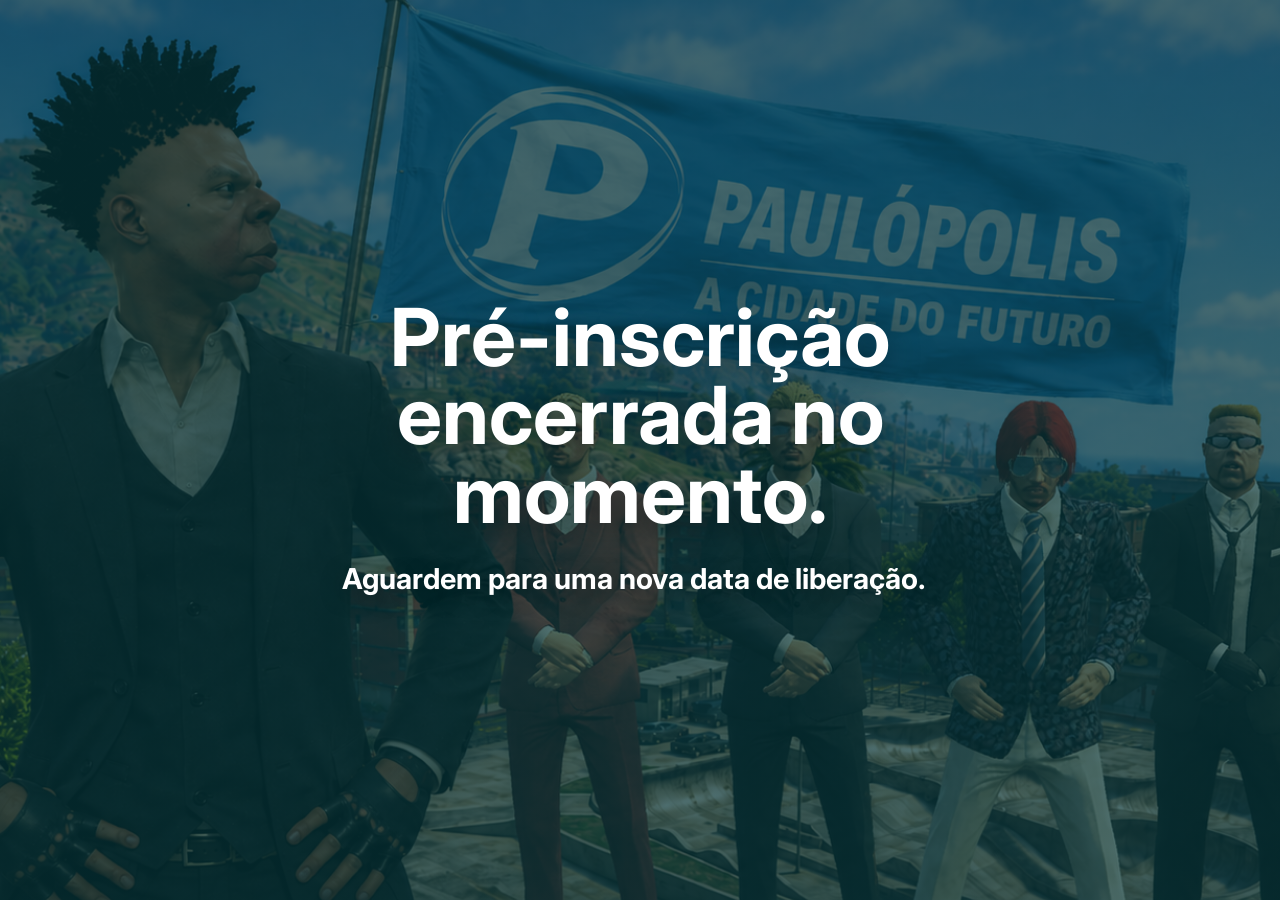
==== commit 6afe2c45: "Add files via upload" ====
--- a/index.html
+++ b/index.html
@@ -3,96 +3,87 @@
   <head>
     <meta charset="utf-8">
     <meta name="viewport" content="width=device-width, initial-scale=1">
-    <title>Paulópolis | Pré-inscrição</title>
-    <meta
-      name="description"
-      content="Pré-inscrição com análise para entrada em Paulópolis."
-    >
+    <title>Paulópolis | Pré-inscrição encerrada</title>
+    <meta name="description" content="Pré-inscrição Paulópolis encerrada no momento.">
     <link rel="preconnect" href="https://fonts.googleapis.com">
     <link rel="preconnect" href="https://fonts.gstatic.com" crossorigin>
     <link
-      href="https://fonts.googleapis.com/css2?family=Inter:wght@400;500;600;700;800&display=swap"
+      href="https://fonts.googleapis.com/css2?family=Inter:wght@500;600;700;800&display=swap"
       rel="stylesheet"
     >
-    <link rel="stylesheet" href="styles.css">
+    <style>
+      :root {
+        --teal: #05363b;
+        --coral: #f45650;
+        --gold: #d8a629;
+        --paper: #f8f5ed;
+        --white: #ffffff;
+      }
+
+      * {
+        box-sizing: border-box;
+      }
+
+      body {
+        margin: 0;
+        min-height: 100vh;
+        display: grid;
+        place-items: center;
+        padding: 28px;
+        font-family: Inter, Arial, sans-serif;
+        color: var(--teal);
+        text-align: center;
+        color: var(--white);
+        background:
+          linear-gradient(rgba(5, 54, 59, 0.7), rgba(5, 54, 59, 0.7)),
+          url("assets/hero-paulopolis.png") center / cover no-repeat,
+          var(--teal);
+      }
+
+      .maintenance-card {
+        width: min(900px, 100%);
+        padding: clamp(28px, 6vw, 64px);
+      }
+
+      .eyebrow {
+        margin: 0 0 16px;
+        color: var(--coral);
+        font-size: 0.82rem;
+        font-weight: 800;
+        text-transform: uppercase;
+      }
+
+      h1 {
+        margin: 0;
+        max-width: 900px;
+        font-size: clamp(2.4rem, 8vw, 5rem);
+        line-height: 0.98;
+        letter-spacing: 0;
+        text-shadow: 0 8px 32px rgba(0, 0, 0, 0.36);
+      }
+
+      p {
+        margin: 24px 0 0;
+        max-width: 760px;
+        color: var(--white);
+        font-size: clamp(1.2rem, 3vw, 1.8rem);
+        font-weight: 700;
+        line-height: 1.55;
+        text-shadow: 0 6px 24px rgba(0, 0, 0, 0.34);
+      }
+
+      .brand {
+        display: inline-block;
+        margin-top: 30px;
+        color: var(--gold);
+        font-weight: 800;
+      }
+    </style>
   </head>
   <body>
-    <header class="site-header">
-      <a class="brand" href="index.html" aria-label="Paulópolis">
-        <span>Paulópolis</span>
-      </a>
-      <a class="header-action" href="pre-inscricao.html" target="_blank" rel="noopener">Fazer pré-inscrição</a>
-    </header>
-
-    <main>
-      <section class="hero" aria-label="Entrada Paulópolis">
-        <img class="hero-image" src="assets/hero-paulopolis.png" alt="Imagem principal de Paulópolis">
-        <div class="hero-overlay"></div>
-        <div class="hero-content">
-          <p class="eyebrow">Paulópolis</p>
-          <h1>Pré-inscrição Paulópolis</h1>
-          <p class="hero-copy">
-            Envie seus dados e anexe o print do comprovante de pagamento feito no jogo para participar da análise.
-          </p>
-          <a class="primary-link" href="pre-inscricao.html" target="_blank" rel="noopener">Fazer pré-inscrição</a>
-        </div>
-      </section>
-
-      <section id="opcoes" class="choice-section" aria-labelledby="choice-title">
-        <div class="section-heading choice-heading">
-          <p class="eyebrow">Cadastro</p>
-          <h2 id="choice-title">Pré-inscrição com análise</h2>
-        </div>
-
-        <div class="choice-grid choice-grid-single">
-          <article class="choice-card">
-            <p class="eyebrow">Pré-inscrição</p>
-            <h3>Pré-inscrição com análise de aprovação</h3>
-            <p>
-              Sua inscrição será analisada pela equipe, que avaliará as informações e respostas enviadas no cadastro.
-              O envio da pré-inscrição não garante aprovação. Os candidatos aprovados receberão seus passaportes
-              diretamente em suas mochilas.
-            </p>
-            <div class="choice-meta">
-              <span>Valor</span>
-              <strong>3º lote - R$ 250k</strong>
-            </div>
-            <a class="primary-link" href="pre-inscricao.html" target="_blank" rel="noopener">
-              Fazer pré-inscrição
-            </a>
-          </article>
-        </div>
-      </section>
-
-      <section class="lot-section" aria-labelledby="lot-title">
-        <div class="lot-panel">
-          <div class="lot-copy">
-            <p class="eyebrow">Informações de pagamento</p>
-            <p>
-              O pagamento deve ser feito via <strong>Pix: paulopolis</strong>.
-            </p>
-            <p>
-              <strong>Observação:</strong> não é transferência.
-            </p>
-            <p>
-              O comprovante deve ser printado em game e enviado juntamente com os dados da pré-inscrição.
-            </p>
-            <p>
-              Dúvidas: <strong>011 763-303</strong>
-            </p>
-          </div>
-          <div class="lot-note">
-            <strong>Atenção</strong>
-            <span>Todos os comprovantes enviados serão conferidos.</span>
-          </div>
-        </div>
-      </section>
+    <main class="maintenance-card" aria-labelledby="maintenance-title">
+      <h1 id="maintenance-title">Pré-inscrição encerrada no momento.</h1>
+      <p>Aguardem para uma nova data de liberação.</p>
     </main>
-
-    <footer class="site-footer">
-      <span>Paulópolis</span>
-      <span>Pré-inscrição</span>
-      <small>@hopejoyoficial</small>
-    </footer>
   </body>
 </html>
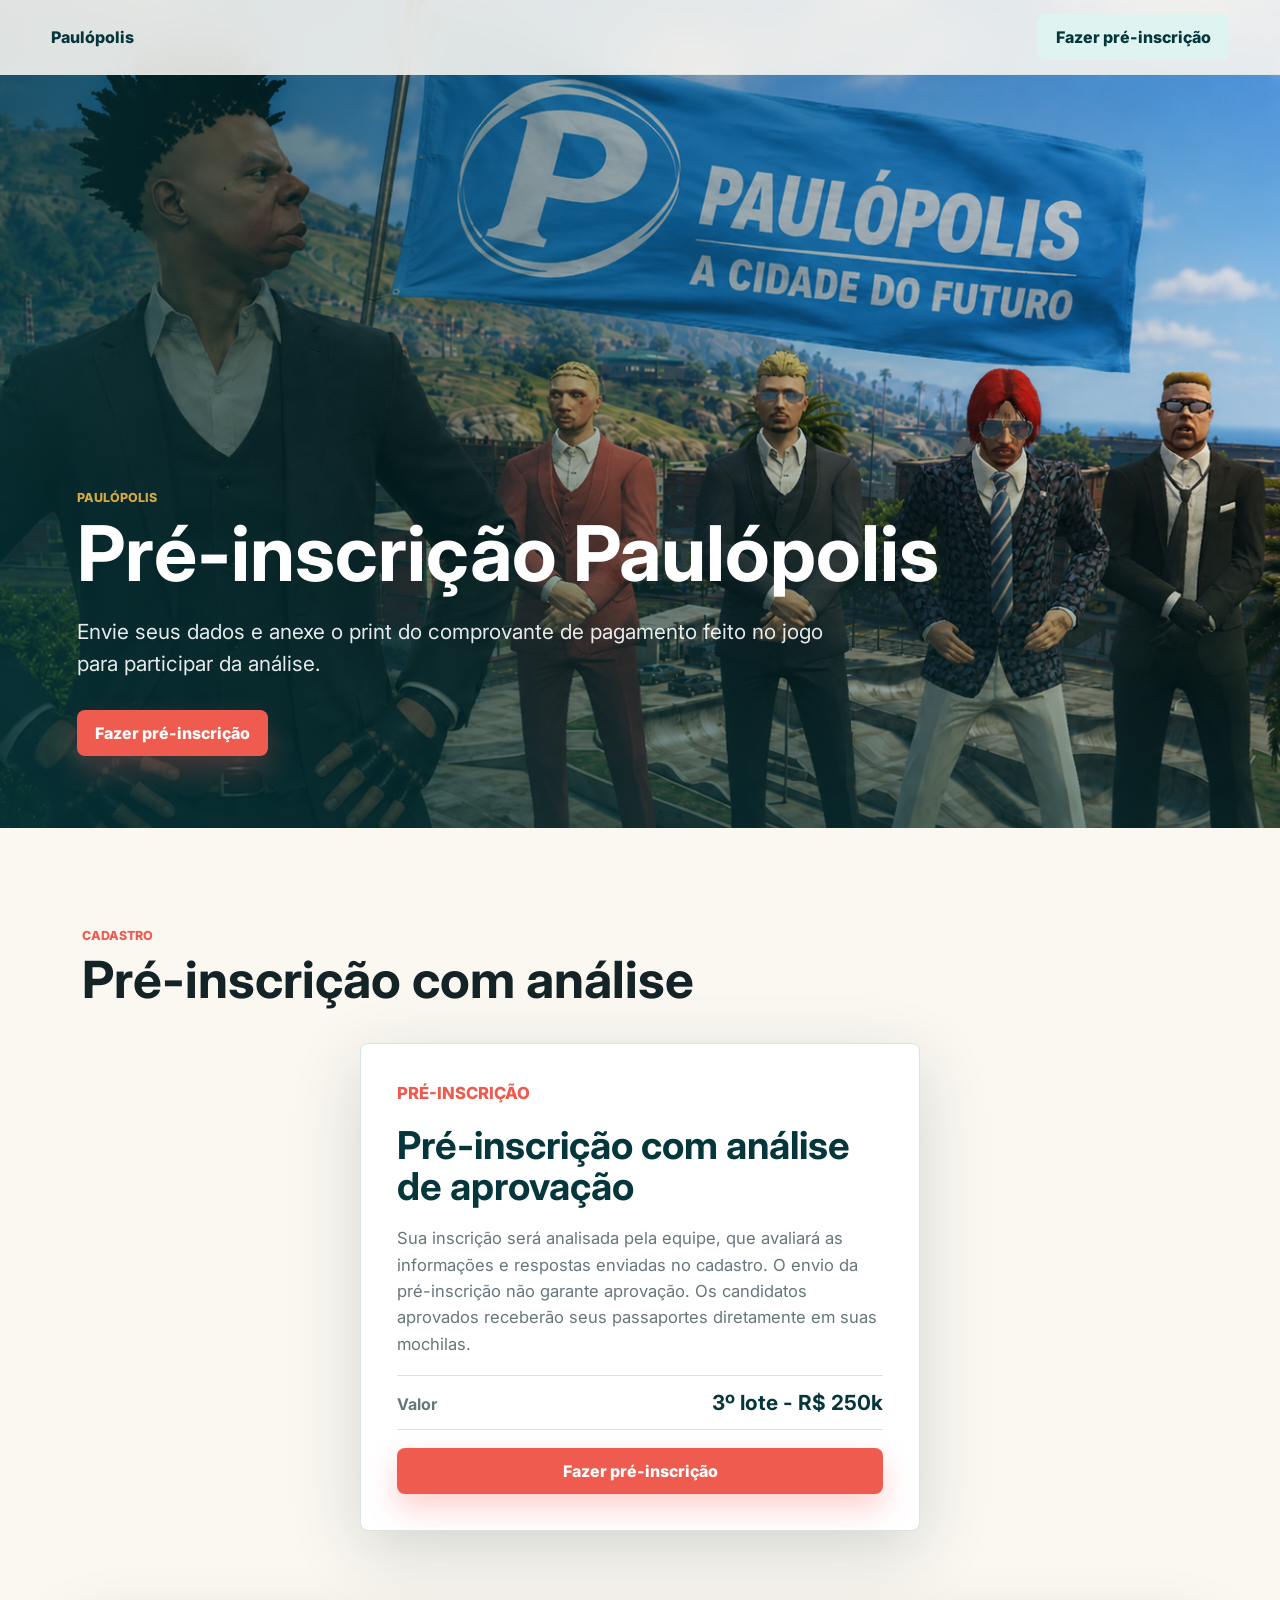
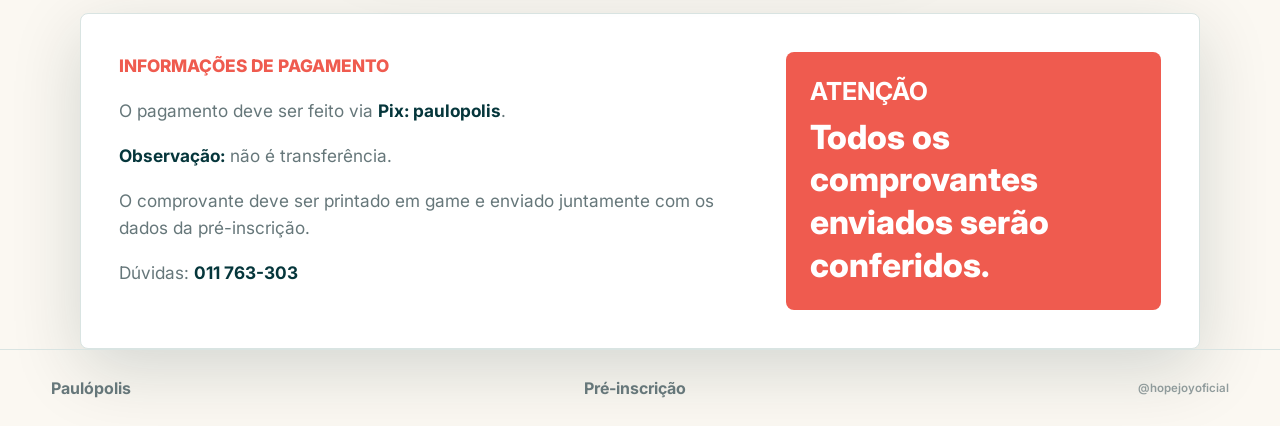
==== commit 04624000: "Add files via upload" ====
--- a/index.html
+++ b/index.html
@@ -3,87 +3,96 @@
   <head>
     <meta charset="utf-8">
     <meta name="viewport" content="width=device-width, initial-scale=1">
-    <title>Paulópolis | Pré-inscrição encerrada</title>
-    <meta name="description" content="Pré-inscrição Paulópolis encerrada no momento.">
+    <title>Paulópolis | Pré-inscrição</title>
+    <meta
+      name="description"
+      content="Pré-inscrição com análise para entrada em Paulópolis."
+    >
     <link rel="preconnect" href="https://fonts.googleapis.com">
     <link rel="preconnect" href="https://fonts.gstatic.com" crossorigin>
     <link
-      href="https://fonts.googleapis.com/css2?family=Inter:wght@500;600;700;800&display=swap"
+      href="https://fonts.googleapis.com/css2?family=Inter:wght@400;500;600;700;800&display=swap"
       rel="stylesheet"
     >
-    <style>
-      :root {
-        --teal: #05363b;
-        --coral: #f45650;
-        --gold: #d8a629;
-        --paper: #f8f5ed;
-        --white: #ffffff;
-      }
-
-      * {
-        box-sizing: border-box;
-      }
-
-      body {
-        margin: 0;
-        min-height: 100vh;
-        display: grid;
-        place-items: center;
-        padding: 28px;
-        font-family: Inter, Arial, sans-serif;
-        color: var(--teal);
-        text-align: center;
-        color: var(--white);
-        background:
-          linear-gradient(rgba(5, 54, 59, 0.7), rgba(5, 54, 59, 0.7)),
-          url("assets/hero-paulopolis.png") center / cover no-repeat,
-          var(--teal);
-      }
-
-      .maintenance-card {
-        width: min(900px, 100%);
-        padding: clamp(28px, 6vw, 64px);
-      }
-
-      .eyebrow {
-        margin: 0 0 16px;
-        color: var(--coral);
-        font-size: 0.82rem;
-        font-weight: 800;
-        text-transform: uppercase;
-      }
-
-      h1 {
-        margin: 0;
-        max-width: 900px;
-        font-size: clamp(2.4rem, 8vw, 5rem);
-        line-height: 0.98;
-        letter-spacing: 0;
-        text-shadow: 0 8px 32px rgba(0, 0, 0, 0.36);
-      }
-
-      p {
-        margin: 24px 0 0;
-        max-width: 760px;
-        color: var(--white);
-        font-size: clamp(1.2rem, 3vw, 1.8rem);
-        font-weight: 700;
-        line-height: 1.55;
-        text-shadow: 0 6px 24px rgba(0, 0, 0, 0.34);
-      }
-
-      .brand {
-        display: inline-block;
-        margin-top: 30px;
-        color: var(--gold);
-        font-weight: 800;
-      }
-    </style>
+    <link rel="stylesheet" href="styles.css">
   </head>
   <body>
-    <main class="maintenance-card" aria-labelledby="maintenance-title">
-      <h1 id="maintenance-title">Pré-inscrição encerrada no momento.</h1>
-      <p>Aguardem para uma nova data de liberação.</p>
+    <header class="site-header">
+      <a class="brand" href="index.html" aria-label="Paulópolis">
+        <span>Paulópolis</span>
+      </a>
+      <a class="header-action" href="pre-inscricao.html" target="_blank" rel="noopener">Fazer pré-inscrição</a>
+    </header>
+
+    <main>
+      <section class="hero" aria-label="Entrada Paulópolis">
+        <img class="hero-image" src="assets/hero-paulopolis.png" alt="Imagem principal de Paulópolis">
+        <div class="hero-overlay"></div>
+        <div class="hero-content">
+          <p class="eyebrow">Paulópolis</p>
+          <h1>Pré-inscrição Paulópolis</h1>
+          <p class="hero-copy">
+            Envie seus dados e anexe o print do comprovante de pagamento feito no jogo para participar da análise.
+          </p>
+          <a class="primary-link" href="pre-inscricao.html" target="_blank" rel="noopener">Fazer pré-inscrição</a>
+        </div>
+      </section>
+
+      <section id="opcoes" class="choice-section" aria-labelledby="choice-title">
+        <div class="section-heading choice-heading">
+          <p class="eyebrow">Cadastro</p>
+          <h2 id="choice-title">Pré-inscrição com análise</h2>
+        </div>
+
+        <div class="choice-grid choice-grid-single">
+          <article class="choice-card">
+            <p class="eyebrow">Pré-inscrição</p>
+            <h3>Pré-inscrição com análise de aprovação</h3>
+            <p>
+              Sua inscrição será analisada pela equipe, que avaliará as informações e respostas enviadas no cadastro.
+              O envio da pré-inscrição não garante aprovação. Os candidatos aprovados receberão seus passaportes
+              diretamente em suas mochilas.
+            </p>
+            <div class="choice-meta">
+              <span>Valor</span>
+              <strong>3º lote - R$ 250k</strong>
+            </div>
+            <a class="primary-link" href="pre-inscricao.html" target="_blank" rel="noopener">
+              Fazer pré-inscrição
+            </a>
+          </article>
+        </div>
+      </section>
+
+      <section class="lot-section" aria-labelledby="lot-title">
+        <div class="lot-panel">
+          <div class="lot-copy">
+            <p class="eyebrow">Informações de pagamento</p>
+            <p>
+              O pagamento deve ser feito via <strong>Pix: paulopolis</strong>.
+            </p>
+            <p>
+              <strong>Observação:</strong> não é transferência.
+            </p>
+            <p>
+              O comprovante deve ser printado em game e enviado juntamente com os dados da pré-inscrição.
+            </p>
+            <p>
+              Dúvidas: <strong>011 763-303</strong>
+            </p>
+          </div>
+          <div class="lot-note">
+            <strong>Atenção</strong>
+            <span>Todos os comprovantes enviados serão conferidos.</span>
+          </div>
+        </div>
+      </section>
     </main>
+
+    <footer class="site-footer">
+      <span>Paulópolis</span>
+      <span>Pré-inscrição</span>
+      <small>@hopejoyoficial</small>
+    </footer>
   </body>
 </html>
--- a/styles.css
+++ b/styles.css
@@ -0,0 +1,872 @@
+:root {
+  --teal-950: #05363b;
+  --teal-800: #075b62;
+  --teal-100: #dff4f1;
+  --coral: #ef5b4f;
+  --gold: #d5a842;
+  --ink: #142326;
+  --muted: #66777a;
+  --line: #d9e4e2;
+  --paper: #fbf8f2;
+  --white: #ffffff;
+  --shadow: 0 20px 70px rgba(4, 36, 40, 0.16);
+}
+
+* {
+  box-sizing: border-box;
+}
+
+html {
+  scroll-behavior: smooth;
+}
+
+body {
+  margin: 0;
+  background: var(--paper);
+  color: var(--ink);
+  font-family: Inter, Arial, sans-serif;
+  letter-spacing: 0;
+}
+
+img {
+  display: block;
+  max-width: 100%;
+}
+
+a {
+  color: inherit;
+}
+
+.site-header {
+  position: fixed;
+  z-index: 20;
+  top: 0;
+  right: 0;
+  left: 0;
+  display: flex;
+  align-items: center;
+  justify-content: space-between;
+  gap: 16px;
+  padding: 14px clamp(18px, 4vw, 56px);
+  background: rgba(251, 248, 242, 0.88);
+  border-bottom: 1px solid rgba(217, 228, 226, 0.75);
+  backdrop-filter: blur(18px);
+}
+
+.brand {
+  display: inline-flex;
+  align-items: center;
+  gap: 10px;
+  color: var(--teal-950);
+  font-weight: 800;
+  text-decoration: none;
+}
+
+.header-action,
+.primary-link,
+.secondary-link,
+.submit-button {
+  min-height: 46px;
+  display: inline-flex;
+  align-items: center;
+  justify-content: center;
+  border: 0;
+  border-radius: 8px;
+  padding: 0 18px;
+  font: inherit;
+  font-weight: 800;
+  text-decoration: none;
+  cursor: pointer;
+}
+
+.header-action,
+.secondary-link {
+  background: var(--teal-100);
+  color: var(--teal-950);
+}
+
+.primary-link,
+.submit-button {
+  background: var(--coral);
+  color: var(--white);
+  box-shadow: 0 14px 30px rgba(239, 91, 79, 0.28);
+}
+
+.hero {
+  position: relative;
+  min-height: 92vh;
+  display: grid;
+  align-items: end;
+  overflow: hidden;
+  padding: 120px clamp(18px, 6vw, 80px) 72px;
+}
+
+.hero-image,
+.hero-overlay {
+  position: absolute;
+  inset: 0;
+  width: 100%;
+  height: 100%;
+}
+
+.hero-image {
+  object-fit: cover;
+}
+
+.hero-overlay {
+  background:
+    linear-gradient(90deg, rgba(5, 54, 59, 0.72), rgba(5, 54, 59, 0.34) 45%, rgba(5, 54, 59, 0.04)),
+    linear-gradient(0deg, rgba(5, 54, 59, 0.48), transparent 46%);
+}
+
+.hero-content {
+  position: relative;
+  z-index: 1;
+  max-width: 1100px;
+  color: var(--white);
+}
+
+.eyebrow {
+  margin: 0 0 10px;
+  color: var(--gold);
+  font-size: 0.78rem;
+  font-weight: 800;
+  letter-spacing: 0;
+  text-transform: uppercase;
+}
+
+h1,
+h2 {
+  margin: 0;
+  line-height: 1.02;
+}
+
+h1 {
+  max-width: none;
+  font-size: clamp(2.8rem, 6vw, 5.6rem);
+  white-space: nowrap;
+}
+
+h2 {
+  font-size: clamp(2rem, 4vw, 3.8rem);
+}
+
+.hero-copy {
+  max-width: 780px;
+  margin: 22px 0 30px;
+  color: rgba(255, 255, 255, 0.9);
+  font-size: clamp(1.05rem, 2vw, 1.3rem);
+  line-height: 1.55;
+}
+
+.intro-band {
+  background: var(--teal-950);
+  color: var(--white);
+  padding: 22px clamp(18px, 6vw, 80px);
+}
+
+.intro-grid {
+  max-width: 1120px;
+  display: grid;
+  grid-template-columns: repeat(3, 1fr);
+  gap: 1px;
+  margin: 0 auto;
+  overflow: hidden;
+  border: 1px solid rgba(255, 255, 255, 0.16);
+  border-radius: 8px;
+  background: rgba(255, 255, 255, 0.16);
+}
+
+.intro-grid article {
+  min-height: 104px;
+  display: flex;
+  align-items: center;
+  gap: 14px;
+  padding: 22px;
+  background: rgba(255, 255, 255, 0.06);
+}
+
+.intro-grid strong {
+  width: 42px;
+  height: 42px;
+  flex: 0 0 42px;
+  display: inline-flex;
+  align-items: center;
+  justify-content: center;
+  border-radius: 50%;
+  background: var(--gold);
+  color: var(--teal-950);
+}
+
+.intro-grid span {
+  font-weight: 700;
+  line-height: 1.35;
+}
+
+.choice-section {
+  max-width: 1180px;
+  margin: 0 auto;
+  padding: clamp(58px, 8vw, 100px) clamp(18px, 4vw, 32px) 0;
+}
+
+.choice-heading {
+  position: static;
+  max-width: 880px;
+  margin-bottom: clamp(24px, 4vw, 38px);
+}
+
+.section-heading.choice-heading {
+  position: static;
+  top: auto;
+}
+
+.choice-grid {
+  display: grid;
+  grid-template-columns: repeat(2, minmax(0, 1fr));
+  gap: clamp(18px, 4vw, 32px);
+}
+
+.choice-grid-single {
+  max-width: 560px;
+  grid-template-columns: 1fr;
+  margin: 0 auto;
+}
+
+.choice-card {
+  display: grid;
+  align-content: start;
+  gap: 18px;
+  min-height: 430px;
+  padding: clamp(24px, 4vw, 36px);
+  border: 1px solid var(--line);
+  border-radius: 8px;
+  background: var(--white);
+  box-shadow: var(--shadow);
+}
+
+.choice-card .eyebrow {
+  color: var(--coral);
+}
+
+.choice-card h3 {
+  margin: 0;
+  color: var(--teal-950);
+  font-size: clamp(1.7rem, 3vw, 2.8rem);
+  line-height: 1.08;
+}
+
+.choice-card p {
+  margin: 0;
+  color: var(--muted);
+  font-size: 1.04rem;
+  line-height: 1.58;
+}
+
+.choice-meta {
+  display: flex;
+  align-items: baseline;
+  justify-content: space-between;
+  gap: 16px;
+  padding: 14px 0;
+  border-top: 1px solid var(--line);
+  border-bottom: 1px solid var(--line);
+}
+
+.choice-meta span {
+  color: var(--muted);
+  font-weight: 700;
+}
+
+.choice-meta strong {
+  color: var(--teal-950);
+  font-size: 1.3rem;
+}
+
+.choice-card .primary-link {
+  align-self: end;
+  width: 100%;
+}
+
+.choice-card-direct {
+  border-color: rgba(213, 168, 66, 0.7);
+  background:
+    linear-gradient(135deg, rgba(213, 168, 66, 0.18), rgba(223, 244, 241, 0.86)),
+    var(--white);
+  animation: direct-passport-pulse 2.4s ease-in-out infinite;
+}
+
+.choice-card-direct .eyebrow,
+.choice-card-direct .choice-meta strong {
+  color: var(--teal-950);
+}
+
+.choice-card-direct .choice-meta {
+  border-color: rgba(5, 54, 59, 0.18);
+}
+
+.choice-card-direct .primary-link {
+  background: var(--teal-950);
+  box-shadow: 0 14px 30px rgba(5, 54, 59, 0.24);
+}
+
+@keyframes direct-passport-pulse {
+  0%,
+  100% {
+    box-shadow: var(--shadow), 0 0 0 0 rgba(213, 168, 66, 0);
+    transform: translateY(0);
+  }
+
+  50% {
+    box-shadow: var(--shadow), 0 0 0 6px rgba(213, 168, 66, 0.26);
+    transform: translateY(-2px);
+  }
+}
+
+@media (prefers-reduced-motion: reduce) {
+  .choice-card-direct {
+    animation: none;
+  }
+}
+
+.lot-section {
+  padding: clamp(42px, 7vw, 82px) clamp(18px, 4vw, 32px) 0;
+}
+
+.lot-panel {
+  max-width: 1120px;
+  display: grid;
+  grid-template-columns: minmax(0, 1.25fr) minmax(240px, 0.75fr);
+  gap: clamp(22px, 4vw, 42px);
+  align-items: stretch;
+  margin: 0 auto;
+  padding: clamp(24px, 4vw, 38px);
+  border: 1px solid var(--line);
+  border-radius: 8px;
+  background: var(--white);
+  box-shadow: var(--shadow);
+}
+
+.lot-copy .eyebrow {
+  color: var(--coral);
+}
+
+.lot-copy h2 {
+  max-width: 780px;
+  color: var(--teal-950);
+  font-size: clamp(2rem, 4vw, 3.5rem);
+}
+
+.lot-copy p {
+  max-width: 790px;
+  color: var(--muted);
+  font-size: 1.08rem;
+  line-height: 1.6;
+}
+
+.lot-copy strong {
+  color: var(--teal-950);
+}
+
+.lot-note {
+  display: grid;
+  align-content: center;
+  gap: 10px;
+  padding: 24px;
+  border-radius: 8px;
+  background: var(--coral);
+  color: var(--white);
+}
+
+.lot-note strong {
+  color: var(--white);
+  font-size: clamp(1.1rem, 2vw, 1.55rem);
+  text-transform: uppercase;
+}
+
+.lot-note span {
+  font-size: clamp(1.55rem, 2.6vw, 2.25rem);
+  font-weight: 800;
+  line-height: 1.28;
+}
+
+.form-section {
+  max-width: 1120px;
+  display: grid;
+  grid-template-columns: minmax(240px, 0.75fr) minmax(0, 1.25fr);
+  gap: clamp(28px, 6vw, 70px);
+  margin: 0 auto;
+  padding: clamp(58px, 8vw, 100px) clamp(18px, 4vw, 32px);
+}
+
+.form-page {
+  padding-top: 76px;
+}
+
+.form-section-single {
+  min-height: calc(100vh - 76px);
+  align-items: center;
+}
+
+.form-section-single .section-heading {
+  position: static;
+  top: auto;
+}
+
+.form-section-single h1 {
+  white-space: normal;
+  font-size: clamp(2.4rem, 5vw, 4.8rem);
+}
+
+.form-lead {
+  max-width: 540px;
+  color: var(--muted);
+  font-size: 1.06rem;
+  line-height: 1.55;
+}
+
+.form-lead strong {
+  color: var(--teal-950);
+}
+
+.section-heading {
+  align-self: start;
+  position: sticky;
+  top: 100px;
+}
+
+.section-heading .eyebrow {
+  color: var(--coral);
+}
+
+.registration-form {
+  display: grid;
+  gap: 18px;
+  padding: clamp(22px, 4vw, 34px);
+  border: 1px solid var(--line);
+  border-radius: 8px;
+  background: var(--white);
+  box-shadow: var(--shadow);
+}
+
+.field {
+  display: grid;
+  gap: 8px;
+}
+
+label {
+  color: var(--teal-950);
+  font-weight: 800;
+}
+
+input[type="text"],
+input[type="tel"],
+input[type="file"] {
+  width: 100%;
+  min-height: 50px;
+  border: 1px solid var(--line);
+  border-radius: 8px;
+  background: #fff;
+  color: var(--ink);
+  font: inherit;
+}
+
+input[type="text"],
+input[type="tel"] {
+  padding: 0 14px;
+}
+
+input[type="file"] {
+  padding: 12px;
+}
+
+input:focus {
+  outline: 3px solid rgba(213, 168, 66, 0.34);
+  border-color: var(--gold);
+}
+
+small {
+  color: var(--muted);
+}
+
+.consent {
+  display: flex;
+  align-items: flex-start;
+  gap: 10px;
+  color: var(--muted);
+  font-size: 0.95rem;
+  font-weight: 600;
+  line-height: 1.4;
+}
+
+.consent input {
+  margin-top: 3px;
+}
+
+.form-status {
+  min-height: 24px;
+  margin: 0;
+  color: var(--teal-800);
+  font-weight: 700;
+}
+
+.form-status.error {
+  color: #b42318;
+}
+
+.submit-button {
+  width: 100%;
+}
+
+.submit-button[disabled] {
+  opacity: 0.72;
+  cursor: wait;
+}
+
+.site-footer {
+  display: flex;
+  align-items: center;
+  justify-content: space-between;
+  gap: 16px;
+  padding: 28px clamp(18px, 4vw, 56px);
+  border-top: 1px solid var(--line);
+  color: var(--muted);
+  font-weight: 700;
+}
+
+.site-footer small {
+  font-size: 0.72rem;
+  font-weight: 600;
+  opacity: 0.7;
+}
+
+.thanks-page {
+  min-height: 100vh;
+  background:
+    linear-gradient(135deg, rgba(5, 54, 59, 0.92), rgba(7, 91, 98, 0.78)),
+    url("assets/hero-paulopolis.png") center / cover;
+}
+
+.thanks-shell {
+  min-height: 100vh;
+  display: grid;
+  align-content: center;
+  justify-items: center;
+  gap: 30px;
+  padding: clamp(24px, 8vw, 80px);
+}
+
+.thanks-brand {
+  color: var(--white);
+}
+
+.thanks-panel {
+  width: min(1060px, 100%);
+  max-width: 1060px;
+  min-height: 420px;
+  display: grid;
+  grid-template-columns: minmax(0, 1.35fr) minmax(260px, 0.65fr);
+  gap: clamp(20px, 4vw, 48px);
+  align-items: center;
+  padding: clamp(26px, 4vw, 50px) clamp(26px, 4vw, 56px);
+  border-radius: 8px;
+  background: rgba(255, 255, 255, 0.94);
+  box-shadow: var(--shadow);
+  overflow: hidden;
+}
+
+.thanks-copy {
+  position: relative;
+  z-index: 1;
+}
+
+.thanks-panel h1 {
+  max-width: 720px;
+  color: var(--teal-950);
+  font-size: clamp(1.8rem, 3vw, 3rem);
+  line-height: 1.14;
+  white-space: normal;
+}
+
+.thanks-panel p:not(.eyebrow) {
+  max-width: 780px;
+  margin: 20px 0 28px;
+  color: var(--muted);
+  font-size: 1.08rem;
+  line-height: 1.6;
+}
+
+.thanks-actions {
+  display: flex;
+  flex-wrap: wrap;
+  gap: 12px;
+}
+
+.thanks-actions .primary-link,
+.thanks-actions .secondary-link {
+  margin: 0 10px 10px 0;
+}
+
+.thanks-figure {
+  align-self: end;
+  justify-self: end;
+  width: min(320px, 100%);
+  margin: 0 -16px -52px 0;
+}
+
+.thanks-figure img {
+  width: 100%;
+  height: auto;
+  object-fit: contain;
+}
+
+.admin-page {
+  min-height: 100vh;
+  background: #f6f4ec;
+}
+
+.admin-shell {
+  max-width: 1180px;
+  margin: 0 auto;
+  padding: 120px clamp(18px, 4vw, 32px) 70px;
+}
+
+.admin-heading {
+  max-width: 760px;
+  margin-bottom: 28px;
+}
+
+.admin-heading .eyebrow {
+  color: var(--coral);
+}
+
+.admin-heading h1 {
+  max-width: 12ch;
+  color: var(--teal-950);
+  font-size: clamp(2.6rem, 6vw, 5.2rem);
+}
+
+.admin-heading p:not(.eyebrow) {
+  color: var(--muted);
+  font-size: 1.08rem;
+  line-height: 1.55;
+}
+
+.admin-tools,
+.admin-table-wrap {
+  border: 1px solid var(--line);
+  border-radius: 8px;
+  background: var(--white);
+  box-shadow: var(--shadow);
+}
+
+.admin-tools {
+  display: grid;
+  grid-template-columns: 1fr auto;
+  gap: 18px;
+  align-items: end;
+  margin-bottom: 20px;
+  padding: 22px;
+}
+
+.admin-login {
+  display: grid;
+  gap: 8px;
+}
+
+.admin-login-row {
+  display: grid;
+  grid-template-columns: minmax(180px, 1fr) auto;
+  gap: 10px;
+}
+
+.admin-tools .form-status {
+  grid-column: 1 / -1;
+}
+
+.admin-table-wrap {
+  overflow-x: auto;
+}
+
+.admin-table {
+  width: 100%;
+  min-width: 780px;
+  border-collapse: collapse;
+}
+
+.admin-table th,
+.admin-table td {
+  padding: 16px;
+  border-bottom: 1px solid var(--line);
+  text-align: left;
+  vertical-align: top;
+}
+
+.admin-table th {
+  background: var(--teal-950);
+  color: var(--white);
+  font-size: 0.84rem;
+  text-transform: uppercase;
+}
+
+.admin-table a {
+  color: var(--teal-800);
+  font-weight: 800;
+}
+
+.secondary-link[disabled] {
+  opacity: 0.58;
+  cursor: not-allowed;
+}
+
+.proposal-page {
+  min-height: 100vh;
+  background: var(--teal-950);
+}
+
+.proposal-hero {
+  position: relative;
+  min-height: 100vh;
+  display: grid;
+  align-items: center;
+  overflow: hidden;
+  padding: 112px clamp(18px, 6vw, 80px) 54px;
+}
+
+.proposal-panel {
+  position: relative;
+  z-index: 1;
+  width: min(940px, 100%);
+  padding: clamp(26px, 5vw, 54px);
+  border-radius: 8px;
+  background: rgba(255, 255, 255, 0.94);
+  box-shadow: var(--shadow);
+}
+
+.proposal-panel .eyebrow {
+  color: var(--coral);
+}
+
+.proposal-panel h1 {
+  max-width: 900px;
+  color: var(--teal-950);
+  font-size: clamp(2.5rem, 5vw, 5rem);
+  white-space: normal;
+}
+
+.proposal-text {
+  max-width: 780px;
+  margin: 22px 0 30px;
+  color: var(--muted);
+  font-size: 1.08rem;
+  line-height: 1.62;
+}
+
+.proposal-text p {
+  margin: 0 0 16px;
+}
+
+.proposal-text strong {
+  color: var(--teal-950);
+}
+
+.proposal-link {
+  width: fit-content;
+}
+
+@media (max-width: 900px) {
+  .site-header {
+    padding: 10px 16px;
+  }
+
+  .hero {
+    min-height: 0;
+    display: block;
+    padding: 66px 0 0;
+    background: var(--teal-950);
+  }
+
+  .hero-image {
+    position: relative;
+    width: 100%;
+    height: auto;
+    object-fit: contain;
+  }
+
+  .hero-overlay {
+    display: none;
+  }
+
+  .hero-content {
+    max-width: none;
+    padding: 18px 18px 30px;
+    background: var(--teal-950);
+  }
+
+  .hero-content h1 {
+    max-width: none;
+    font-size: clamp(1.7rem, 7.4vw, 3rem);
+    line-height: 1;
+    white-space: nowrap;
+  }
+
+  .hero-copy {
+    max-width: 100%;
+    margin: 14px 0 20px;
+  }
+
+  .intro-grid,
+  .choice-grid,
+  .lot-panel,
+  .form-section,
+  .admin-tools,
+  .admin-login-row,
+  .thanks-panel {
+    grid-template-columns: 1fr;
+  }
+
+  .thanks-panel {
+    min-height: 0;
+  }
+
+  .thanks-figure {
+    justify-self: center;
+    width: min(260px, 74vw);
+    margin: 0 0 -42px;
+  }
+
+  .intro-grid article {
+    min-height: 86px;
+  }
+
+  .section-heading {
+    position: static;
+  }
+
+  .site-footer {
+    flex-direction: column;
+  }
+}
+
+@media (max-width: 520px) {
+  .header-action {
+    min-height: 42px;
+    padding: 0 12px;
+    font-size: 0.9rem;
+  }
+
+  h1 {
+    font-size: 2.2rem;
+  }
+
+  .hero-content h1 {
+    font-size: clamp(1.55rem, 7vw, 2.2rem);
+  }
+
+  .hero-copy {
+    font-size: 1rem;
+  }
+
+  .registration-form {
+    padding: 18px;
+  }
+}
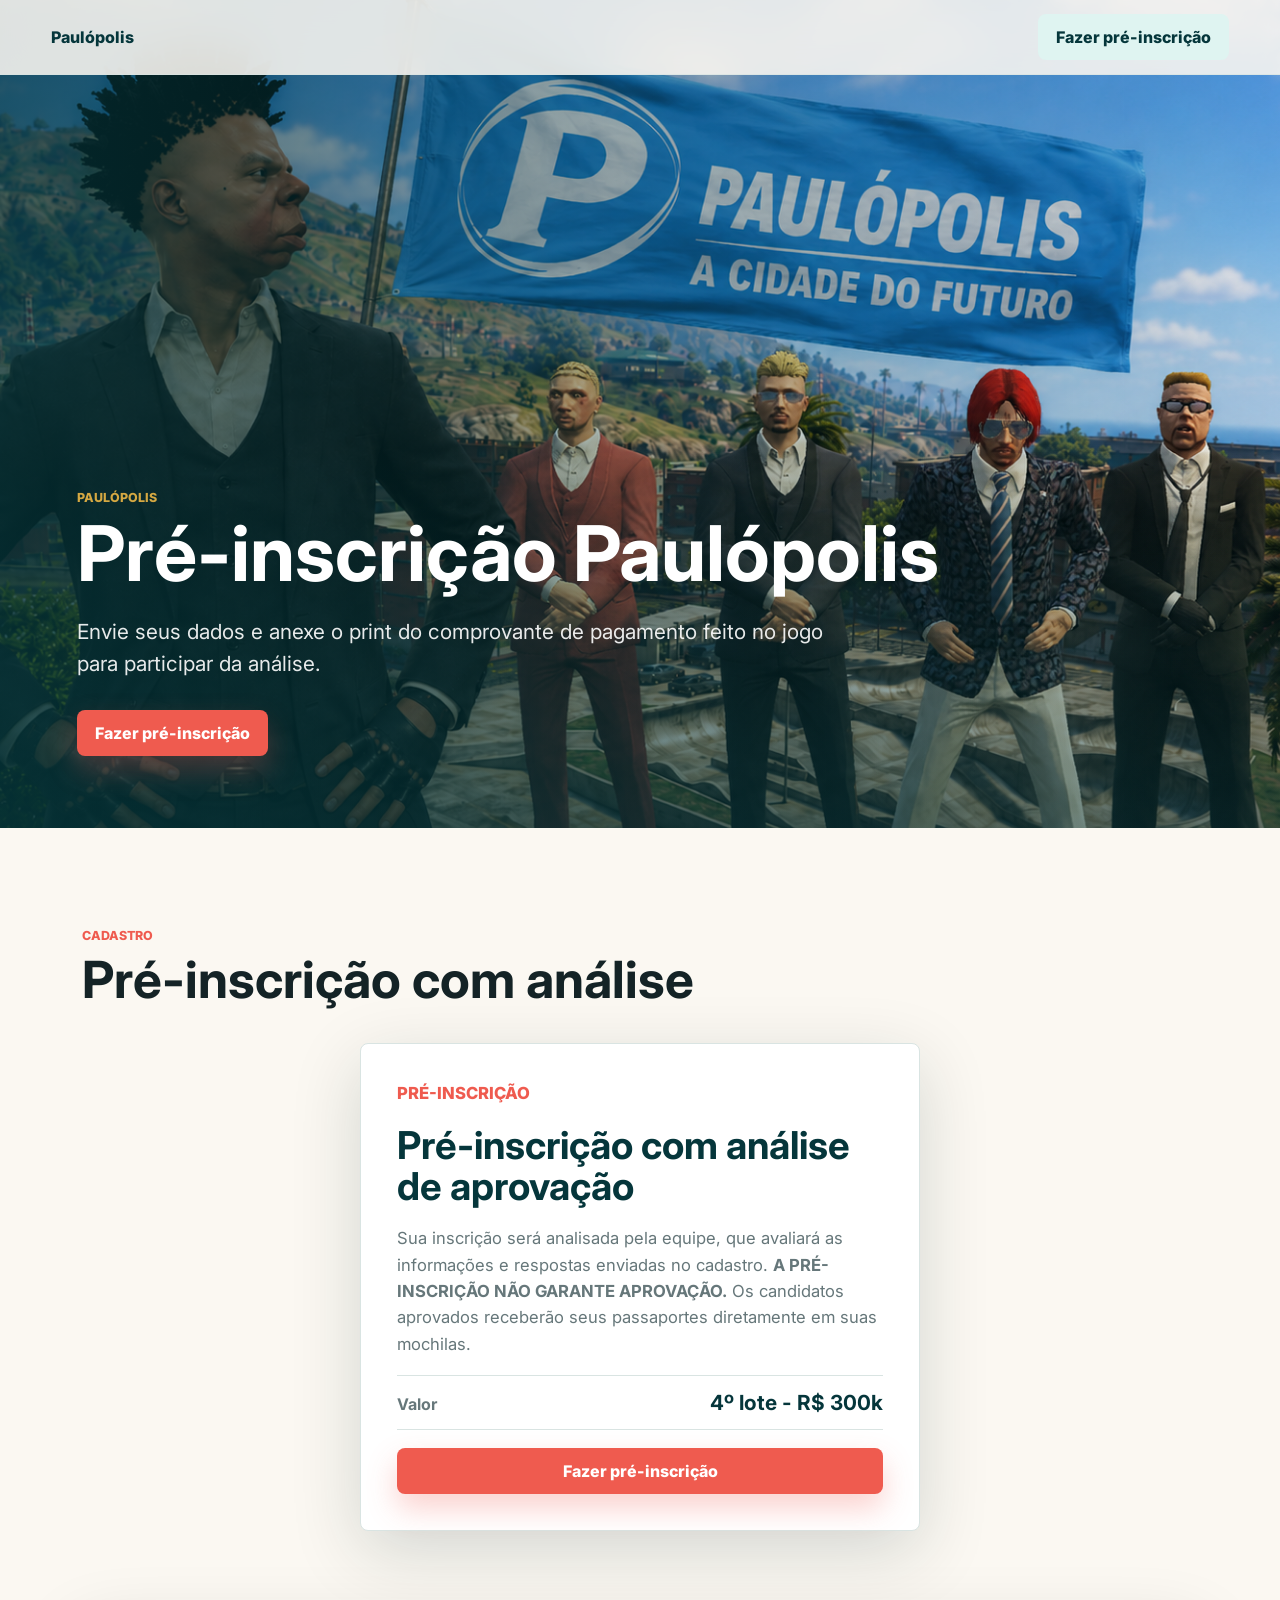
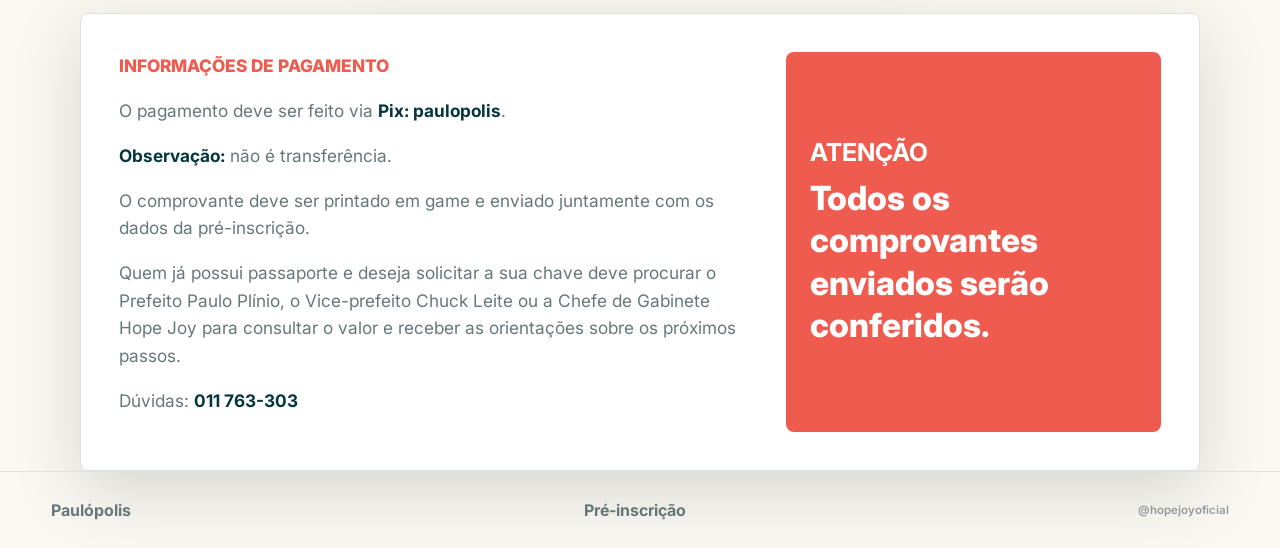
==== commit caec540f: "Add files via upload" ====
--- a/index.html
+++ b/index.html
@@ -50,12 +50,12 @@
             <h3>Pré-inscrição com análise de aprovação</h3>
             <p>
               Sua inscrição será analisada pela equipe, que avaliará as informações e respostas enviadas no cadastro.
-              O envio da pré-inscrição não garante aprovação. Os candidatos aprovados receberão seus passaportes
-              diretamente em suas mochilas.
+              <strong class="approval-warning">A PRÉ-INSCRIÇÃO NÃO GARANTE APROVAÇÃO.</strong>
+              Os candidatos aprovados receberão seus passaportes diretamente em suas mochilas.
             </p>
             <div class="choice-meta">
               <span>Valor</span>
-              <strong>3º lote - R$ 250k</strong>
+              <strong>4º lote - R$ 300k</strong>
             </div>
             <a class="primary-link" href="pre-inscricao.html" target="_blank" rel="noopener">
               Fazer pré-inscrição
@@ -78,6 +78,11 @@
               O comprovante deve ser printado em game e enviado juntamente com os dados da pré-inscrição.
             </p>
             <p>
+              Quem já possui passaporte e deseja solicitar a sua chave deve procurar o Prefeito Paulo Plínio, o
+              Vice-prefeito Chuck Leite ou a Chefe de Gabinete Hope Joy para consultar o valor e receber as orientações
+              sobre os próximos passos.
+            </p>
+            <p>
               Dúvidas: <strong>011 763-303</strong>
             </p>
           </div>
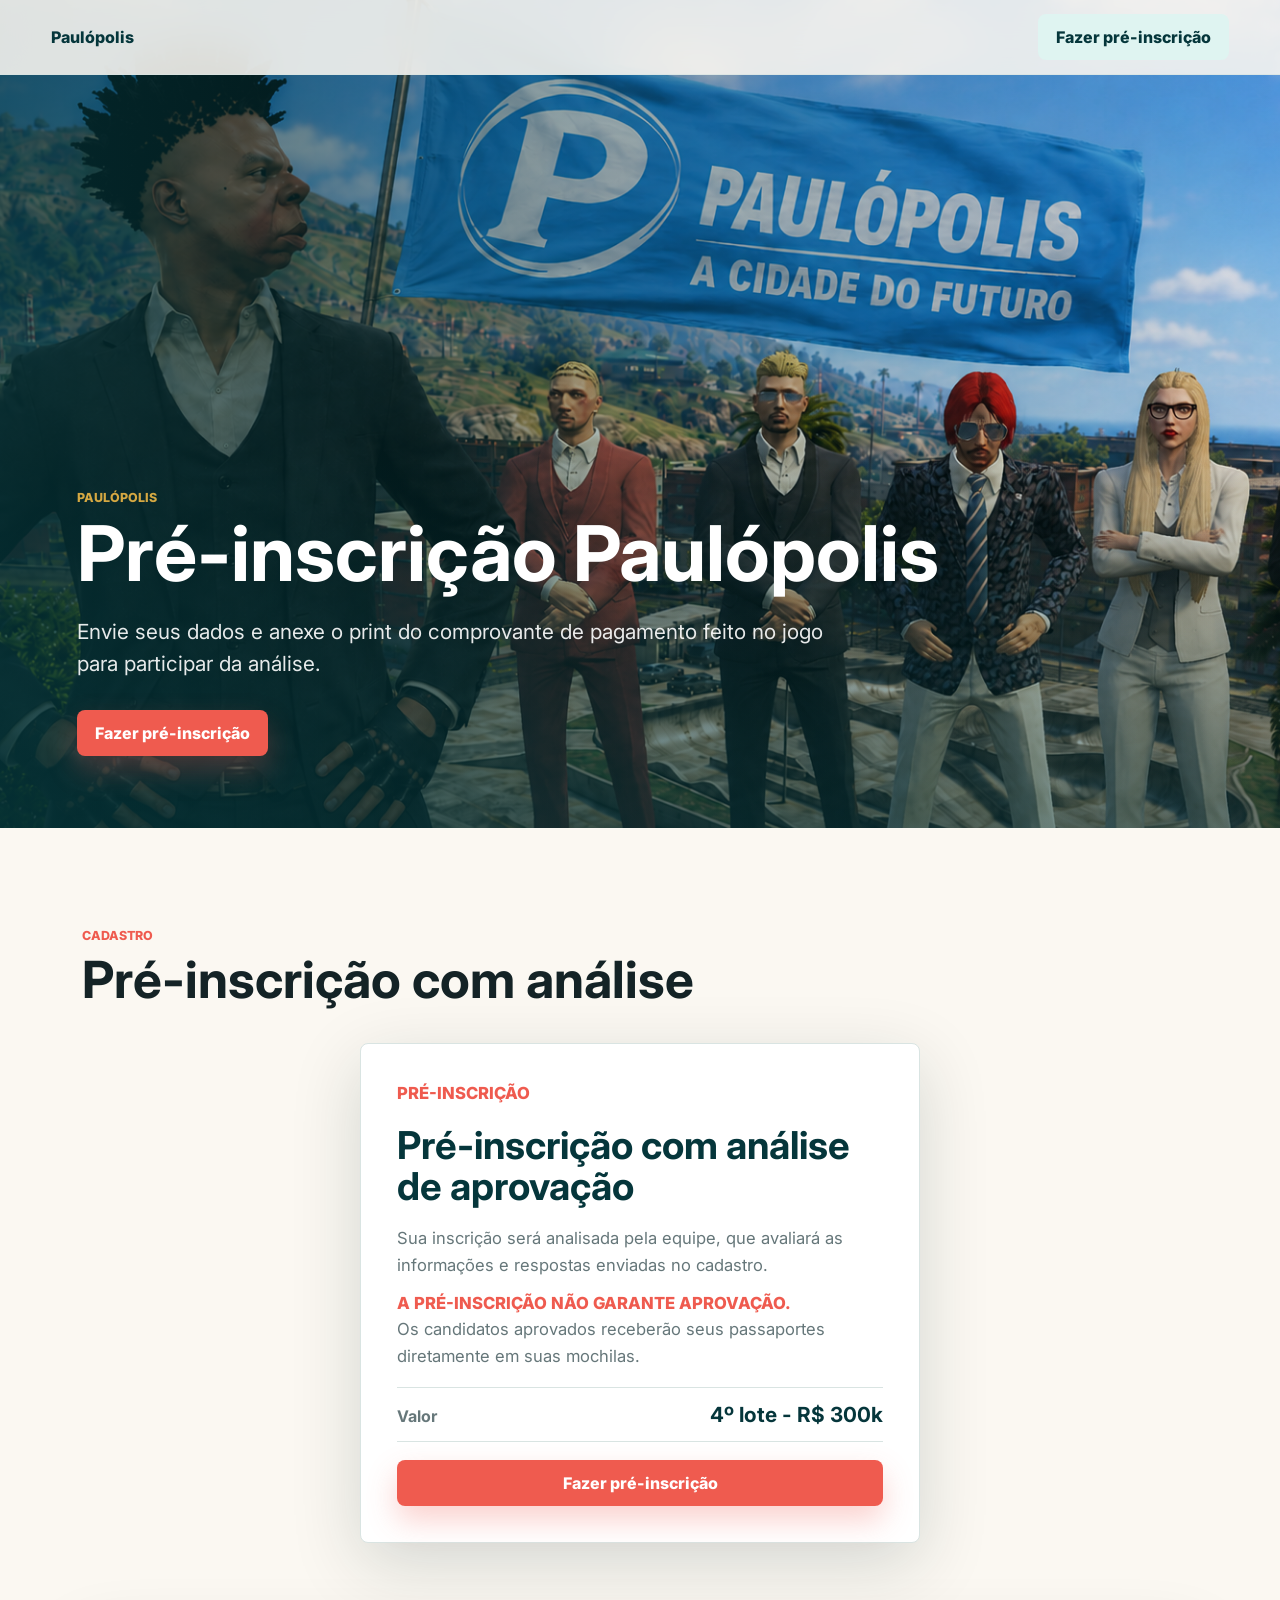
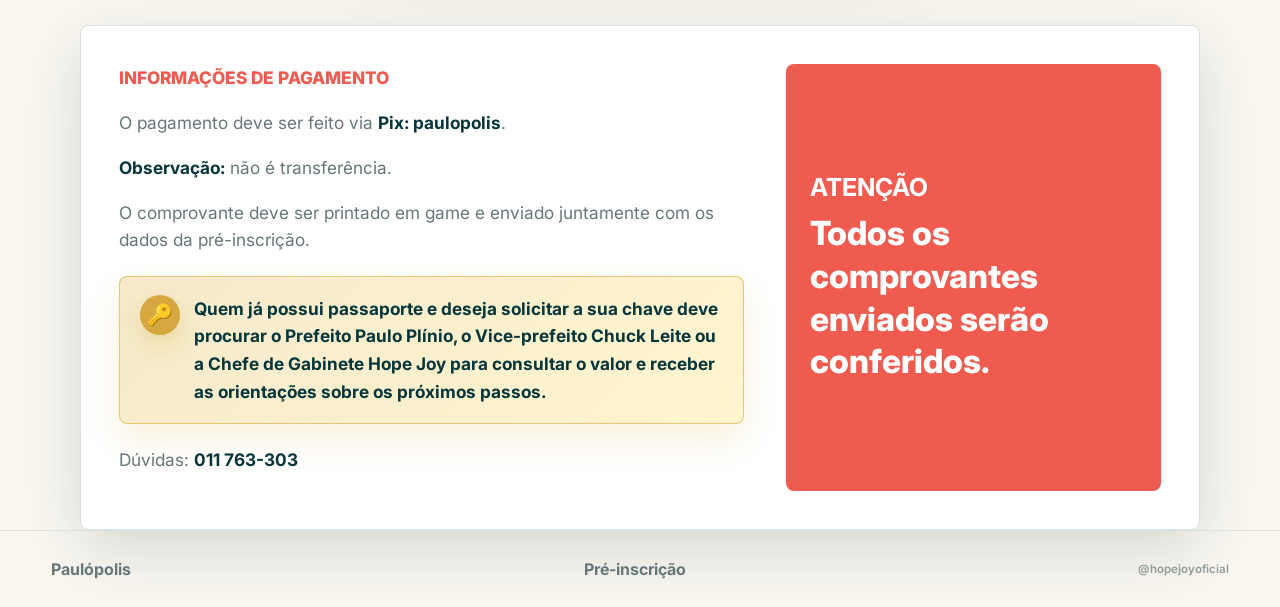
==== commit 9b11b48e: "Add files via upload" ====
--- a/index.html
+++ b/index.html
@@ -77,11 +77,14 @@
             <p>
               O comprovante deve ser printado em game e enviado juntamente com os dados da pré-inscrição.
             </p>
-            <p>
-              Quem já possui passaporte e deseja solicitar a sua chave deve procurar o Prefeito Paulo Plínio, o
-              Vice-prefeito Chuck Leite ou a Chefe de Gabinete Hope Joy para consultar o valor e receber as orientações
-              sobre os próximos passos.
-            </p>
+            <div class="key-notice">
+              <span class="key-notice-icon" aria-hidden="true">🔑</span>
+              <p>
+                Quem já possui passaporte e deseja solicitar a sua chave deve procurar o Prefeito Paulo Plínio, o
+                Vice-prefeito Chuck Leite ou a Chefe de Gabinete Hope Joy para consultar o valor e receber as orientações
+                sobre os próximos passos.
+              </p>
+            </div>
             <p>
               Dúvidas: <strong>011 763-303</strong>
             </p>
--- a/styles.css
+++ b/styles.css
@@ -262,6 +262,14 @@
   line-height: 1.58;
 }
 
+.approval-warning {
+  display: block;
+  margin-top: 12px;
+  color: var(--coral);
+  font-weight: 800;
+  text-transform: uppercase;
+}
+
 .choice-meta {
   display: flex;
   align-items: baseline;
@@ -323,7 +331,8 @@
 }
 
 @media (prefers-reduced-motion: reduce) {
-  .choice-card-direct {
+  .choice-card-direct,
+  .key-notice {
     animation: none;
   }
 }
@@ -365,6 +374,52 @@
 
 .lot-copy strong {
   color: var(--teal-950);
+}
+
+.key-notice {
+  display: grid;
+  grid-template-columns: auto minmax(0, 1fr);
+  gap: 14px;
+  align-items: start;
+  max-width: 790px;
+  margin: 22px 0;
+  padding: 18px 20px;
+  border: 1px solid rgba(216, 166, 41, 0.55);
+  border-radius: 8px;
+  background: linear-gradient(135deg, rgba(216, 166, 41, 0.24), rgba(255, 244, 202, 0.92));
+  box-shadow: 0 16px 36px rgba(216, 166, 41, 0.16);
+  animation: key-notice-glow 2.8s ease-in-out infinite;
+}
+
+.key-notice-icon {
+  display: grid;
+  place-items: center;
+  width: 40px;
+  height: 40px;
+  border-radius: 999px;
+  background: var(--gold);
+  color: var(--teal-950);
+  font-size: 1.3rem;
+  box-shadow: 0 10px 24px rgba(216, 166, 41, 0.28);
+}
+
+.key-notice p {
+  margin: 0;
+  color: var(--teal-950);
+  font-weight: 700;
+}
+
+@keyframes key-notice-glow {
+  0%,
+  100% {
+    transform: translateY(0);
+    box-shadow: 0 16px 36px rgba(216, 166, 41, 0.16);
+  }
+
+  50% {
+    transform: translateY(-2px);
+    box-shadow: 0 22px 44px rgba(216, 166, 41, 0.28);
+  }
 }
 
 .lot-note {
